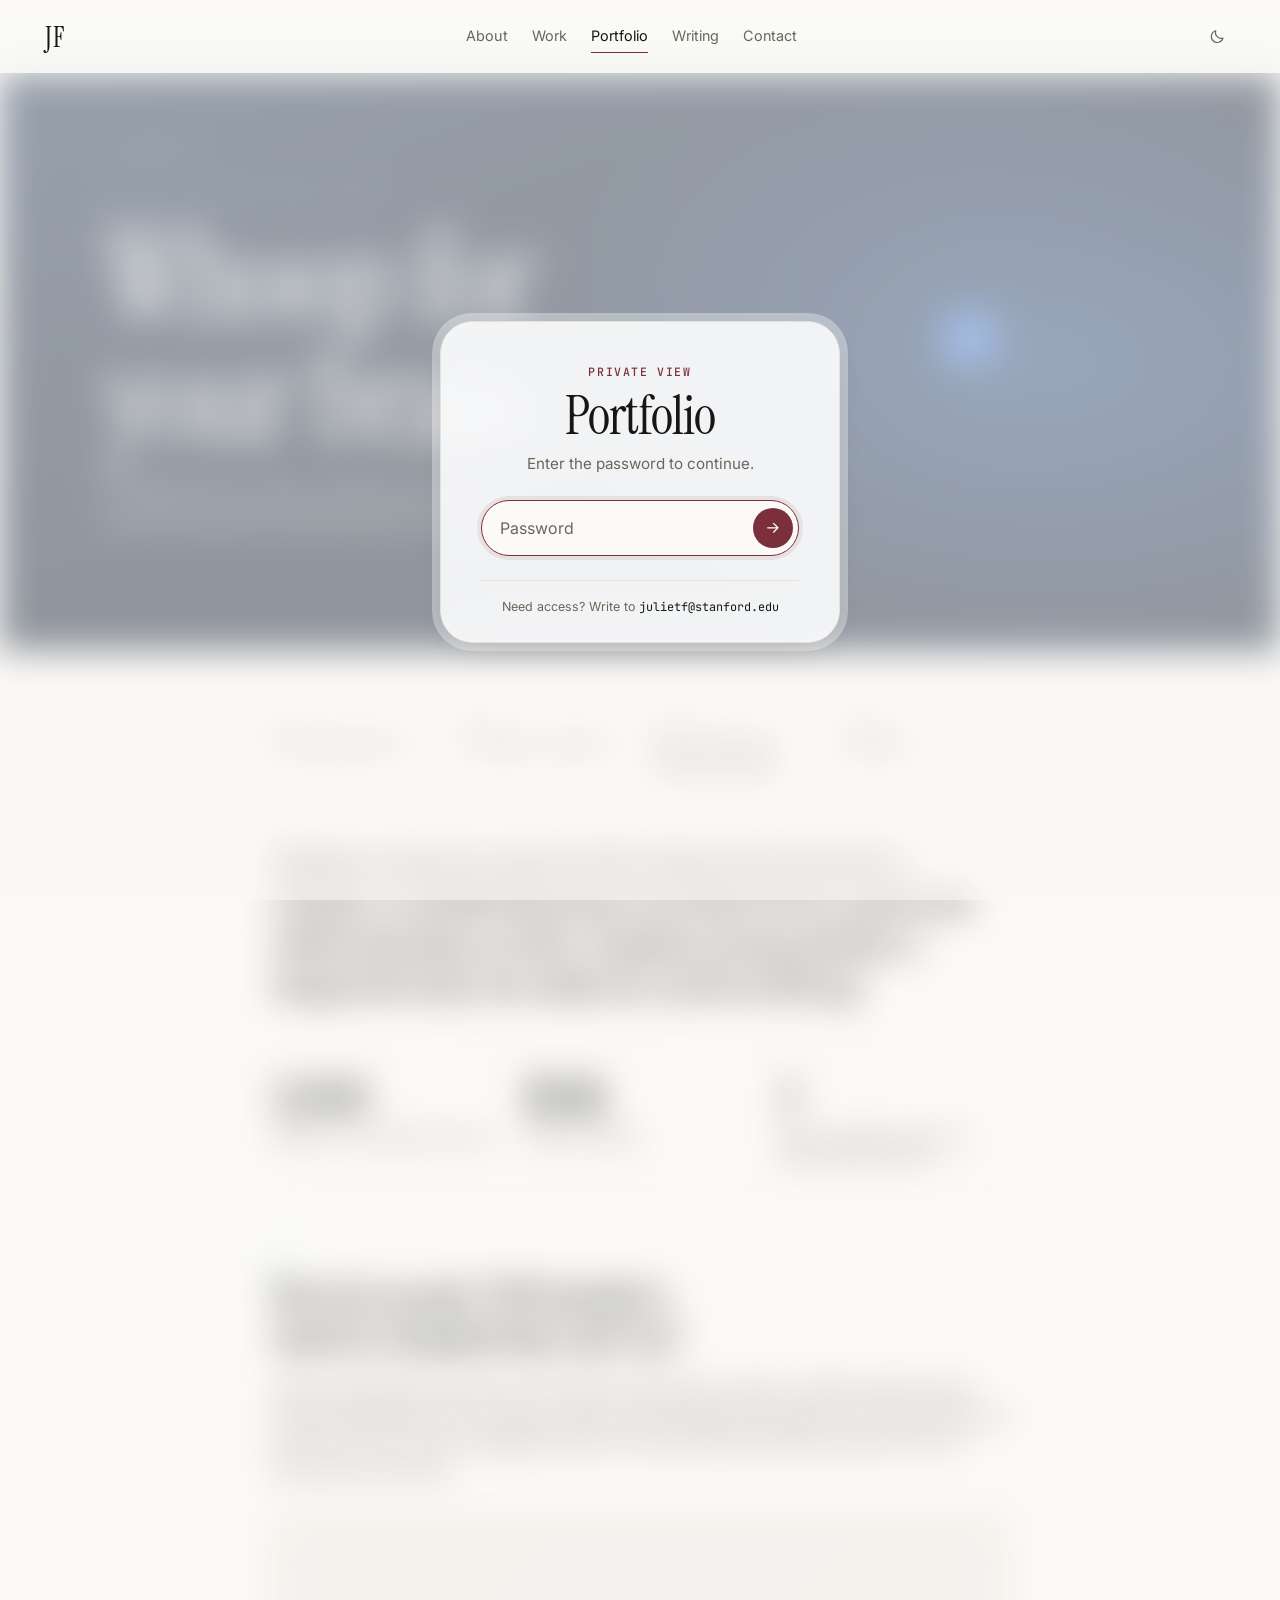
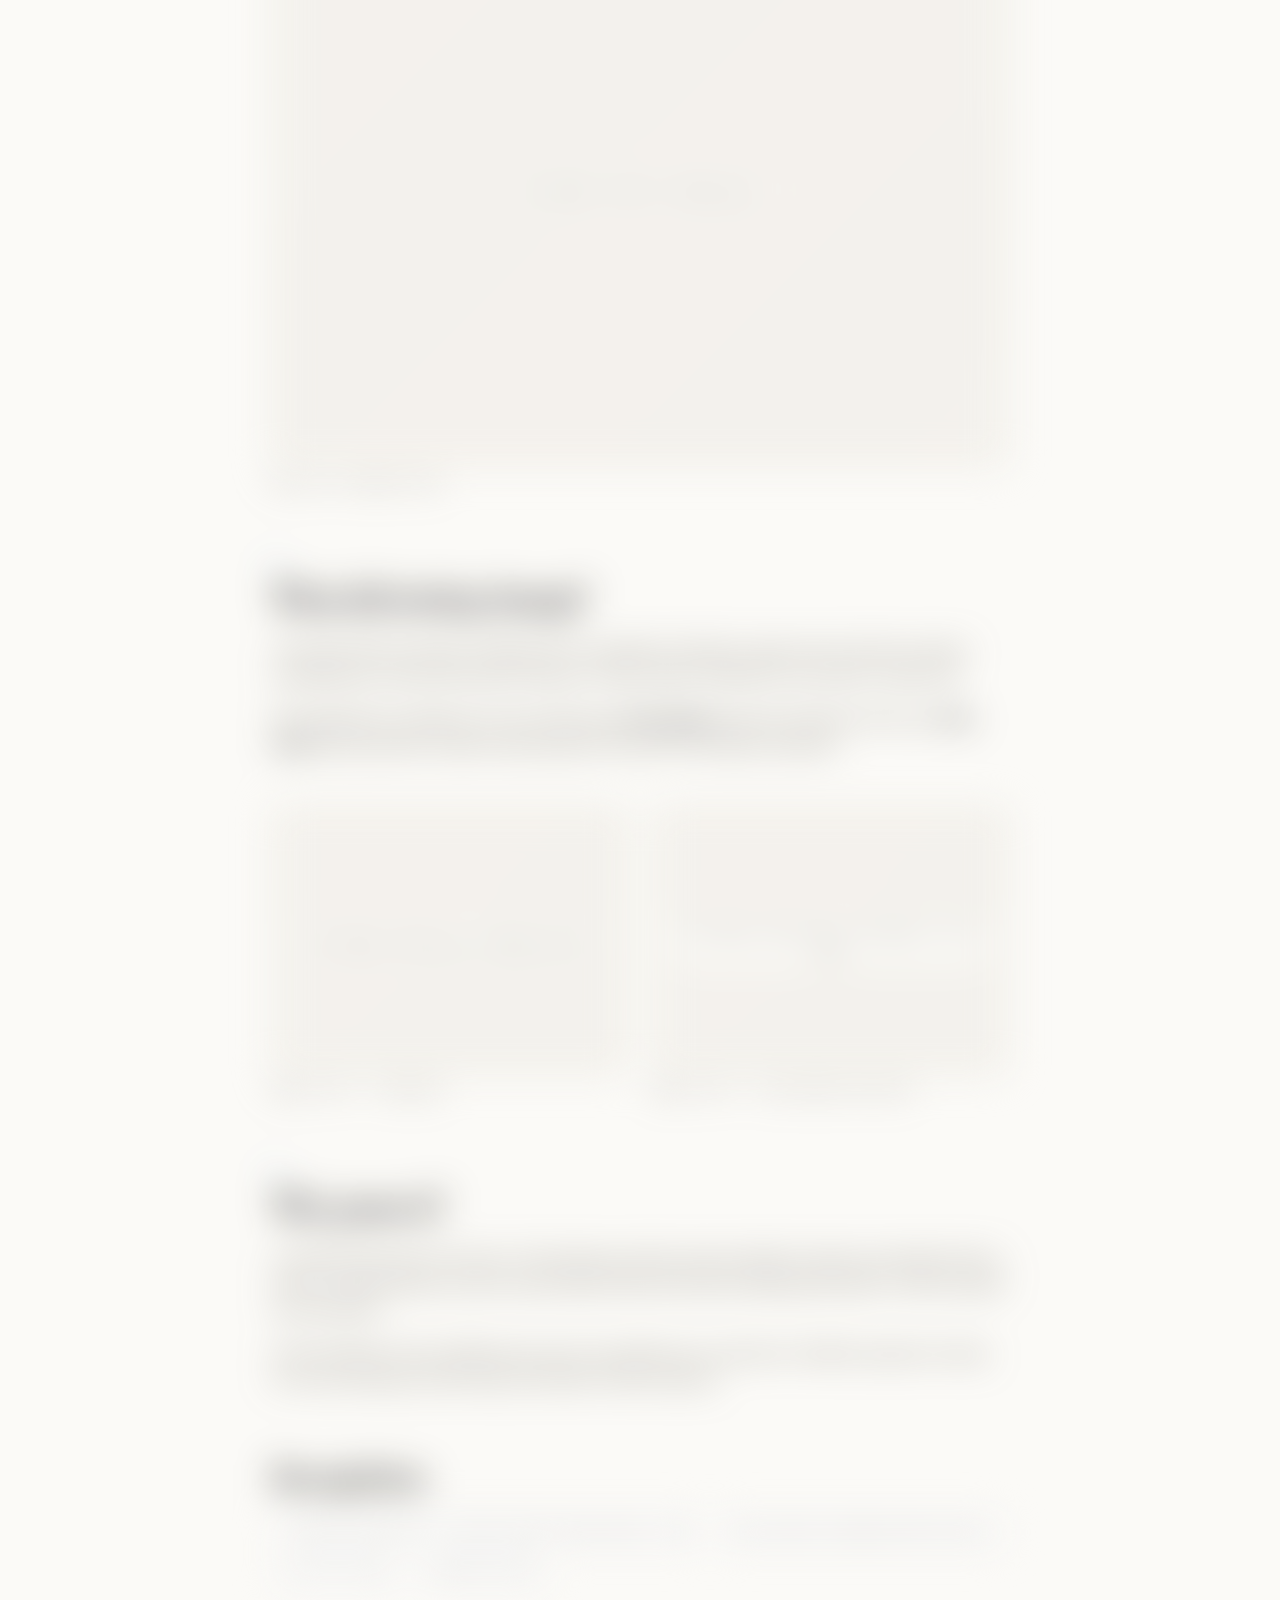
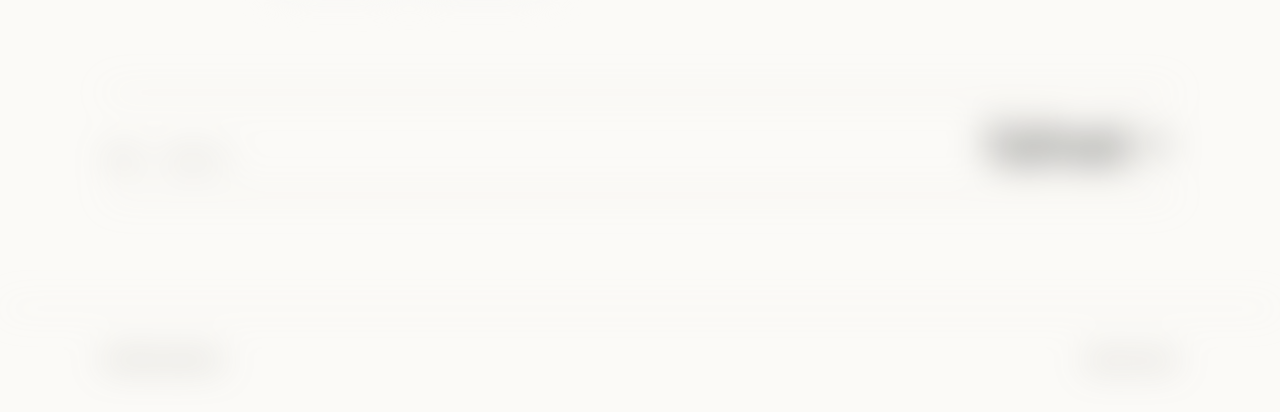
==== portfolio-epiphany.html @ a7b48036 "Portfolio: split into index cards and two case study pages Galvant is now a long image-led story wit" ====
<!DOCTYPE html>
<html lang="en">
<head>
    <meta charset="UTF-8">
    <meta name="viewport" content="width=device-width, initial-scale=1.0">
    <title>Epiphany | Juliet Falk</title>
    <meta name="description" content="Case study: brand, waitlist site and app design for Epiphany.">
    <meta name="author" content="Juliet Falk">
    <!-- Kept out of search results: these pages are shared by link with a password -->
    <meta name="robots" content="noindex">

    <link rel="icon" href="data:image/svg+xml,<svg xmlns='http://www.w3.org/2000/svg' viewBox='0 0 32 32'><rect width='32' height='32' rx='7' fill='%23101010'/><text x='16' y='22' font-family='Georgia,serif' font-size='16' fill='%23fafaf8' text-anchor='middle'>JF</text></svg>">

    <link rel="preconnect" href="https://fonts.googleapis.com">
    <link rel="preconnect" href="https://fonts.gstatic.com" crossorigin>
    <link href="https://fonts.googleapis.com/css2?family=Inter:wght@400;500;600&family=Instrument+Serif:ital@0;1&family=JetBrains+Mono:wght@400;500&family=DM+Serif+Display:ital@0;1&family=Manrope:wght@500;700&family=Caveat:wght@500&display=swap" rel="stylesheet">
    <link rel="stylesheet" href="styles.css">
    <link rel="stylesheet" href="portfolio.css">

    <script>
        // Applied before first paint: saved theme, and the password bubble on a first visit
        try {
            var saved = localStorage.getItem('theme');
            if (saved) document.documentElement.dataset.theme = saved;
        } catch (e) {}
        try {
            if (localStorage.getItem('jf-portfolio-unlocked') !== '1') {
                document.documentElement.classList.add('is-locked');
            }
        } catch (e) {
            document.documentElement.classList.add('is-locked');
        }
    </script>
</head>
<body class="">
    <a href="#main" class="skip-link">Skip to content</a>

    <header class="nav" id="nav">
        <div class="nav-inner">
            <a href="index.html" class="nav-logo" aria-label="Juliet Falk, home">JF</a>

            <nav class="nav-menu" id="nav-menu" aria-label="Primary">
                <a href="index.html#about" class="nav-link">About</a>
                <a href="index.html#work" class="nav-link">Work</a>
                <a href="portfolio.html" class="nav-link is-active" aria-current="page">Portfolio</a>
                <a href="index.html#writing" class="nav-link">Writing</a>
                <a href="index.html#contact" class="nav-link">Contact</a>
            </nav>

            <div class="nav-actions">
                <button class="theme-toggle" id="theme-toggle" type="button" aria-label="Switch color theme">
                    <svg class="icon icon-sun" viewBox="0 0 24 24" aria-hidden="true"><circle cx="12" cy="12" r="4.5"/><path d="M12 2v2.5M12 19.5V22M2 12h2.5M19.5 12H22M4.9 4.9l1.8 1.8M17.3 17.3l1.8 1.8M19.1 4.9l-1.8 1.8M6.7 17.3l-1.8 1.8"/></svg>
                    <svg class="icon icon-moon" viewBox="0 0 24 24" aria-hidden="true"><path d="M20 14.5A8.5 8.5 0 0 1 9.5 4a8.5 8.5 0 1 0 10.5 10.5z"/></svg>
                </button>

                <button class="nav-toggle" id="nav-toggle" type="button" aria-label="Menu" aria-expanded="false" aria-controls="nav-menu">
                    <span class="bar"></span>
                    <span class="bar"></span>
                </button>
            </div>
        </div>
    </header>

    <main id="main">
        <article class="story story-epiphany">
            <header class="e-hero">
                <div class="container e-hero-inner">
                    <div>
                        <a class="crumb" href="portfolio.html"><svg class="icon" viewBox="0 0 24 24" aria-hidden="true"><path d="M19 12H5M11 6l-6 6 6 6"/></svg> Portfolio</a>
                        <p class="plate-kicker">Case 02 &middot; Epiphany, 2025 to 2026</p>
                        <h1 class="e-tagline">Whoop for<br>your brain.</h1>
                        <p class="e-sub">A headset and an app for getting into deep focus on demand, and tracking it over time.</p>
                    </div>
                    <svg class="e-rings" viewBox="0 0 320 320" aria-hidden="true">
                        <circle cx="160" cy="160" r="150" fill="none"/>
                        <circle cx="160" cy="160" r="118" fill="none"/>
                        <circle cx="160" cy="160" r="86" fill="none"/>
                        <circle cx="160" cy="160" r="54" fill="none"/>
                        <circle class="e-core" cx="160" cy="160" r="22"/>
                    </svg>
                </div>
            </header>

            <div class="container e-body">
                <dl class="facts facts-plain">
                    <div><dt>Role</dt><dd>Co&#8209;Founder &amp; COO</dd></div>
                    <div><dt>When</dt><dd>Jul 2025 to Jul 2026</dd></div>
                    <div><dt>My part</dt><dd>Brand, waitlist site, mobile app design</dd></div>
                    <div><dt>Status</dt><dd>On pause</dd></div>
                </dl>

                <p class="e-lead">
                    Epiphany started as research with a friend and turned into a
                    company: a wearable that primes your brain for focus, paired with
                    software that keeps you there. Alongside running operations, I
                    designed the brand, the waitlist site, and the mobile app.
                </p>

                <ul class="stat-row">
                    <li><span class="stat-n">5,000</span><span class="stat-l">people on the waitlist before launch</span></li>
                    <li><span class="stat-n">$10K</span><span class="stat-l">raised from angels</span></li>
                    <li><span class="stat-n">3</span><span class="stat-l">events: Lightspeed India, CES, Stanford EdTech Summit</span></li>
                </ul>

                <section class="e-q">
                    <h2>How do you get 5,000 people to wait for a headset they can't try?</h2>
                    <p>
                        With a landing page that sold the vision before the hardware
                        existed. It walked people through what the headset would do and
                        what a session would feel like, then asked for an email. We
                        took the same story on the road, to Lightspeed India, CES, and
                        the Stanford EdTech Summit, and ran it through online channels.
                    </p>
                    <figure class="shot">
                        <div class="shot-slot"><img class="zoom" src="images/portfolio/epiphany/launch-page.png" alt="Epiphany waitlist landing page" loading="lazy" onerror="this.remove()"><span>Add image: waitlist landing page</span></div>
                        <figcaption>Waitlist landing page</figcaption>
                    </figure>
                </section>

                <section class="e-q">
                    <h2>What did testing change?</h2>
                    <p>
                        The whole idea of the app. Testing told us it needed to feel
                        like a game and work like a tracker, something you check and
                        want to improve. That is where "Whoop for your brain" came from.
                    </p>
                    <p>
                        We designed two additions for the mobile app. <strong>Flow
                        games</strong> ease the transition into focus. <strong>Flow
                        hubs</strong> let productivity creators lead sessions, the way a
                        host leads a podcast.
                    </p>
                    <div class="shots">
                        <figure class="shot">
                            <div class="shot-slot"><img class="zoom" src="images/portfolio/epiphany/app-tracking.png" alt="Epiphany mobile app tracking screen" loading="lazy" onerror="this.remove()"><span>Add image: mobile app, tracking screen</span></div>
                            <figcaption>Mobile app &middot; tracking</figcaption>
                        </figure>
                        <figure class="shot">
                            <div class="shot-slot"><img class="zoom" src="images/portfolio/epiphany/app-flow-hubs.png" alt="Epiphany mobile app flow hubs screen" loading="lazy" onerror="this.remove()"><span>Add image: mobile app, flow games or flow hubs</span></div>
                            <figcaption>Mobile app &middot; flow games and hubs</figcaption>
                        </figure>
                    </div>
                </section>

                <section class="e-q">
                    <h2>Why pause it?</h2>
                    <p>
                        To give the hard part more time. The hardware and the science
                        behind it need more iteration than a launch schedule allows,
                        and we would rather tinker than ship something half right. It
                        is still a project we care about.
                    </p>
                    <p>
                        In the meantime it did a different job well. The waitlist was a
                        real test of whether people are ready for focus tracking on
                        their head, and 5,000 of them said yes.
                    </p>
                </section>

                <section class="e-q e-recognition">
                    <h2>Recognition</h2>
                    <ul class="tags">
                        <li>Stanford Accelerator for Edtech Impact Summit Winner, 2025</li>
                        <li>India Ascends Lightspeed 2026 Finalist</li>
                        <li>Pear FFC Fellow</li>
                        <li>Foundress Fellow</li>
                    </ul>
                </section>
            </div>

            <nav class="container next-case" aria-label="More case studies">
                <a href="portfolio-galvant.html">
                    <span class="eyebrow">Next &middot; Case 01</span>
                    <span class="next-name">Galvant <svg class="icon" viewBox="0 0 24 24" aria-hidden="true"><path d="M5 12h14M13 6l6 6-6 6"/></svg></span>
                </a>
            </nav>
        </article>
    </main>

    <footer class="footer" id="footer">
        <div class="container footer-inner">
            <span>&copy; <span id="year">2026</span> Juliet Falk</span>
            <a href="index.html">Back to home</a>
        </div>
    </footer>

    <script src="script.js"></script>
    <script src="portfolio.js"></script>
</body>
</html>
---- styles.css ----
/* ==========================================================================
   Juliet Falk — personal site
   Design tokens → base → layout → components → responsive
   ========================================================================== */

:root {
    /* Neutrals (warm-tinted, so the page reads paper-like rather than clinical) */
    --bg:            #fbfaf7;
    --bg-alt:        #f4f2ed;
    --surface:       #ffffff;
    --border:        #e5e1d8;
    --border-strong: #d3cec2;

    --text:          #171613;
    --text-muted:    #6a665d;

    /* Single accent. Everything that wants attention uses this and nothing else. */
    --accent:        #7a2f3a;
    --accent-hover:  #61242d;
    --accent-soft:   rgba(122, 47, 58, 0.09);

    --font-sans:    'Inter', ui-sans-serif, system-ui, -apple-system, sans-serif;
    --font-serif:   'Instrument Serif', Georgia, 'Times New Roman', serif;
    --font-mono:    'JetBrains Mono', ui-monospace, 'SF Mono', Menlo, monospace;

    /* Spacing scale */
    --space-1: 0.5rem;
    --space-2: 1rem;
    --space-3: 1.5rem;
    --space-4: 2.5rem;
    --space-5: 4rem;
    --space-6: 7rem;

    --radius:    10px;
    --radius-lg: 16px;

    --maxw: 1120px;

    --shadow-sm: 0 1px 2px rgba(23, 22, 19, 0.04);
    --shadow-md: 0 12px 32px -12px rgba(23, 22, 19, 0.16);

    --transition: 180ms cubic-bezier(0.4, 0, 0.2, 1);
}

@media (prefers-color-scheme: dark) {
    :root:not([data-theme="light"]) {
        --bg:            #121210;
        --bg-alt:        #1a1a17;
        --surface:       #1c1c19;
        --border:        #2c2b27;
        --border-strong: #3d3b35;

        --text:          #ecebe6;
        --text-muted:    #9b968c;

        --accent:        #d98793;
        --accent-hover:  #e7a0aa;
        --accent-soft:   rgba(217, 135, 147, 0.12);

        --shadow-md: 0 12px 32px -12px rgba(0, 0, 0, 0.6);
    }
}

:root[data-theme="dark"] {
    --bg:            #121210;
    --bg-alt:        #1a1a17;
    --surface:       #1c1c19;
    --border:        #2c2b27;
    --border-strong: #3d3b35;

    --text:          #ecebe6;
    --text-muted:    #9b968c;

    --accent:        #d98793;
    --accent-hover:  #e7a0aa;
    --accent-soft:   rgba(217, 135, 147, 0.12);

    --shadow-md: 0 12px 32px -12px rgba(0, 0, 0, 0.6);
}

/* --------------------------------------------------------------------------
   Base
   -------------------------------------------------------------------------- */

*,
*::before,
*::after { box-sizing: border-box; }

* { margin: 0; }

html {
    scroll-behavior: smooth;
    /* Offset anchor targets so the sticky nav doesn't cover section headings */
    scroll-padding-top: 6rem;
    -webkit-text-size-adjust: 100%;
}

body {
    font-family: var(--font-sans);
    font-size: 1rem;
    line-height: 1.65;
    color: var(--text);
    background: var(--bg);
    -webkit-font-smoothing: antialiased;
    -moz-osx-font-smoothing: grayscale;
    transition: background var(--transition), color var(--transition);
}

img,
video {
    display: block;
    max-width: 100%;
    height: auto;
}

a { color: inherit; }

button {
    font: inherit;
    color: inherit;
    background: none;
    border: none;
    cursor: pointer;
}

ul,
ol { list-style: none; padding: 0; }

:focus-visible {
    outline: 2px solid var(--accent);
    outline-offset: 3px;
    border-radius: 3px;
}

.skip-link {
    position: absolute;
    top: -100%;
    left: var(--space-2);
    z-index: 200;
    padding: 0.7rem 1.1rem;
    background: var(--accent);
    color: #fff;
    border-radius: var(--radius);
    text-decoration: none;
}

.skip-link:focus { top: var(--space-2); }

.container {
    width: 100%;
    max-width: var(--maxw);
    margin-inline: auto;
    padding-inline: var(--space-3);
}

.icon {
    width: 1em;
    height: 1em;
    fill: none;
    stroke: currentColor;
    stroke-width: 1.7;
    stroke-linecap: round;
    stroke-linejoin: round;
    flex-shrink: 0;
}

/* --------------------------------------------------------------------------
   Typography
   -------------------------------------------------------------------------- */

.eyebrow {
    font-family: var(--font-mono);
    font-size: 0.72rem;
    font-weight: 500;
    letter-spacing: 0.14em;
    text-transform: uppercase;
    color: var(--text-muted);
    margin-bottom: var(--space-3);
}

.hero-title {
    font-family: var(--font-serif);
    font-weight: 400;
    /* Fluid: never smaller than 3.25rem, never larger than 9rem */
    font-size: clamp(3.25rem, 10vw, 8rem);
    /* Not tighter than this: the J's descender runs into the next line's cap */
    line-height: 0.96;
    letter-spacing: -0.025em;
    /* Pull the first line's left edge flush with the eyebrow above it */
    margin-left: -0.055em;
}

.section-title {
    font-family: var(--font-serif);
    font-weight: 400;
    font-size: clamp(1.9rem, 4vw, 2.9rem);
    line-height: 1.1;
    letter-spacing: -0.015em;
    margin-bottom: var(--space-3);
}

.micro-title {
    font-family: var(--font-mono);
    font-size: 0.72rem;
    font-weight: 500;
    letter-spacing: 0.14em;
    text-transform: uppercase;
    color: var(--text-muted);
    margin: var(--space-4) 0 var(--space-2);
}

.lede {
    font-size: clamp(1.05rem, 1.6vw, 1.25rem);
    line-height: 1.6;
    color: var(--text-muted);
    max-width: 46ch;
}

.lede em {
    font-family: var(--font-serif);
    font-style: italic;
    font-size: 1.12em;
    color: var(--text);
}

.lede-sm { font-size: 1.05rem; margin-bottom: var(--space-4); }

/* --------------------------------------------------------------------------
   Navigation
   -------------------------------------------------------------------------- */

.nav {
    position: sticky;
    top: 0;
    z-index: 100;
    background: color-mix(in srgb, var(--bg) 82%, transparent);
    -webkit-backdrop-filter: saturate(180%) blur(14px);
    backdrop-filter: saturate(180%) blur(14px);
    border-bottom: 1px solid transparent;
    transition: border-color var(--transition), background var(--transition);
}

/* JS adds .is-scrolled once the page moves, so the rule only appears when needed */
.nav.is-scrolled { border-bottom-color: var(--border); }

/* Full-bleed rather than capped to --maxw: the monogram and theme toggle sit
   near the viewport edges instead of stranded inside the content column */
.nav-inner {
    display: flex;
    align-items: center;
    justify-content: space-between;
    gap: var(--space-3);
    width: 100%;
    padding-inline: clamp(1.5rem, 3.5vw, 3rem);
    height: 4.5rem;
}

.nav-logo {
    display: flex;
    align-items: center;
    font-family: var(--font-serif);
    font-size: 1.75rem;
    /* line-height 1 + flex centering: without this the serif J's deep descender
       inflates the line box and the monogram floats above the nav links */
    line-height: 1;
    letter-spacing: 0.03em;
    text-decoration: none;
    /* Nudge down to optically centre the cap-height against the descender */
    padding-top: 0.14em;
    transition: color var(--transition);
}

.nav-logo:hover { color: var(--accent); }

.nav-menu {
    display: flex;
    align-items: center;
    gap: var(--space-3);
}

.nav-link {
    position: relative;
    font-size: 0.9rem;
    color: var(--text-muted);
    text-decoration: none;
    padding: 0.35rem 0;
    transition: color var(--transition);
}

.nav-link::after {
    content: '';
    position: absolute;
    left: 0;
    bottom: 0;
    width: 100%;
    height: 1px;
    background: var(--accent);
    transform: scaleX(0);
    transform-origin: right;
    transition: transform var(--transition);
}

.nav-link:hover,
.nav-link.is-active { color: var(--text); }

.nav-link:hover::after,
.nav-link.is-active::after {
    transform: scaleX(1);
    transform-origin: left;
}

.nav-actions {
    display: flex;
    align-items: center;
    gap: var(--space-1);
}

.theme-toggle {
    display: grid;
    place-items: center;
    width: 2.25rem;
    height: 2.25rem;
    border-radius: 50%;
    font-size: 1.05rem;
    color: var(--text-muted);
    transition: color var(--transition), background var(--transition);
}

.theme-toggle:hover {
    color: var(--text);
    background: var(--accent-soft);
}

/* Show the glyph for the theme you'd switch *to*, not the one you're in */
.icon-sun  { display: none; }
.icon-moon { display: block; }

@media (prefers-color-scheme: dark) {
    :root:not([data-theme="light"]) .icon-sun  { display: block; }
    :root:not([data-theme="light"]) .icon-moon { display: none; }
}

/* An explicit choice overrides the system preference */
:root[data-theme="dark"]  .icon-sun  { display: block; }
:root[data-theme="dark"]  .icon-moon { display: none; }
:root[data-theme="light"] .icon-sun  { display: none; }
:root[data-theme="light"] .icon-moon { display: block; }

.nav-toggle {
    display: none;
    flex-direction: column;
    justify-content: center;
    gap: 5px;
    width: 2.25rem;
    height: 2.25rem;
    padding: 0.5rem;
}

.nav-toggle .bar {
    display: block;
    width: 100%;
    height: 1.5px;
    background: var(--text);
    transition: transform var(--transition), opacity var(--transition);
}

.nav-toggle[aria-expanded="true"] .bar:first-child { transform: translateY(3.25px) rotate(45deg); }
.nav-toggle[aria-expanded="true"] .bar:last-child  { transform: translateY(-3.25px) rotate(-45deg); }

/* --------------------------------------------------------------------------
   Hero
   -------------------------------------------------------------------------- */

.hero {
    padding: var(--space-6) 0 var(--space-5);
}

.hero .lede { margin-top: var(--space-3); }

.hero-actions {
    display: flex;
    flex-wrap: wrap;
    gap: var(--space-2);
    margin-top: var(--space-4);
}

/* --------------------------------------------------------------------------
   Buttons
   -------------------------------------------------------------------------- */

.btn {
    display: inline-flex;
    align-items: center;
    justify-content: center;
    gap: 0.5rem;
    padding: 0.8rem 1.6rem;
    font-size: 0.925rem;
    font-weight: 500;
    line-height: 1;
    text-decoration: none;
    border-radius: var(--radius);
    border: 1px solid transparent;
    transition: background var(--transition), color var(--transition),
                border-color var(--transition), transform var(--transition);
}

.btn:active { transform: translateY(1px); }

.btn-primary {
    background: var(--accent);
    color: #fff;
}

.btn-primary:hover { background: var(--accent-hover); }

.btn-ghost {
    border-color: var(--border-strong);
    color: var(--text);
}

.btn-ghost:hover {
    border-color: var(--accent);
    color: var(--accent);
    background: var(--accent-soft);
}

/* --------------------------------------------------------------------------
   Sections
   -------------------------------------------------------------------------- */

.section { padding: var(--space-6) 0; }

.section-alt {
    background: var(--bg-alt);
    border-block: 1px solid var(--border);
}

/* --------------------------------------------------------------------------
   About
   -------------------------------------------------------------------------- */

.about-grid {
    display: grid;
    grid-template-columns: 1.4fr 0.9fr;
    gap: var(--space-5);
    align-items: start;
}

.about-copy p {
    color: var(--text-muted);
    max-width: 62ch;
}

.about-copy p + p { margin-top: var(--space-2); }

.about-figure {
    position: relative;
    border-radius: var(--radius-lg);
    overflow: hidden;
    border: 1px solid var(--border);
    aspect-ratio: 1;
}

.about-figure img {
    width: 100%;
    height: 100%;
    object-fit: cover;
    filter: grayscale(1);
    transition: filter 400ms ease;
}

.about-figure:hover img { filter: grayscale(0); }

/* --------------------------------------------------------------------------
   Tags
   -------------------------------------------------------------------------- */

.tags {
    display: flex;
    flex-wrap: wrap;
    gap: 0.5rem;
}

.tags li {
    padding: 0.32rem 0.8rem;
    font-family: var(--font-mono);
    font-size: 0.75rem;
    color: var(--text-muted);
    background: var(--surface);
    border: 1px solid var(--border);
    border-radius: 999px;
}

.tags-sm li { font-size: 0.7rem; padding: 0.25rem 0.65rem; }

/* --------------------------------------------------------------------------
   Experience
   -------------------------------------------------------------------------- */

.exp-list {
    margin-top: var(--space-4);
    counter-reset: none;
}

.exp-item {
    display: grid;
    grid-template-columns: 14rem 1fr;
    gap: var(--space-4);
    padding: var(--space-3) 0;
    border-top: 1px solid var(--border);
}

.exp-item:last-child { border-bottom: 1px solid var(--border); }

.exp-when {
    display: flex;
    flex-direction: column;
    gap: 0.35rem;
    /* Optical nudge so the date aligns with the role's cap-height, not its line box */
    padding-top: 0.3rem;
}

/* Carries the left column on its own now that dates are gone */
.exp-note {
    font-size: 0.85rem;
    line-height: 1.45;
    color: var(--text);
}

.exp-role {
    font-family: var(--font-serif);
    font-weight: 400;
    font-size: 1.45rem;
    line-height: 1.2;
}

.exp-org {
    margin-top: 0.15rem;
    font-size: 0.9rem;
    font-weight: 500;
    color: var(--accent);
}

.exp-points {
    margin-top: var(--space-2);
    display: flex;
    flex-direction: column;
    gap: 0.5rem;
    max-width: 68ch;
}

.exp-points li {
    position: relative;
    padding-left: 1.1rem;
    font-size: 0.92rem;
    line-height: 1.55;
    color: var(--text-muted);
}

.exp-tags { margin-top: var(--space-2); }

.exp-link {
    margin-top: var(--space-2);
    display: inline-flex;
}

.exp-points a {
    color: var(--text);
    text-decoration: none;
    border-bottom: 1px solid var(--accent);
    transition: color var(--transition);
}

.exp-points a:hover { color: var(--accent); }

.exp-points li::before {
    content: '';
    position: absolute;
    left: 0;
    top: 0.62em;
    width: 5px;
    height: 1px;
    background: var(--border-strong);
}

/* A lone point is a description, not a list: drop the marker and its indent */
.exp-points li:only-child {
    padding-left: 0;
    font-size: 0.95rem;
}

.exp-points li:only-child::before { display: none; }

/* --------------------------------------------------------------------------
   Education
   -------------------------------------------------------------------------- */

.edu-grid {
    display: grid;
    grid-template-columns: 1.3fr 0.7fr;
    gap: var(--space-5);
    align-items: start;
}

.edu-degree {
    font-size: 1.05rem;
    color: var(--text);
}

.edu-meta {
    margin-top: 0.25rem;
    font-family: var(--font-mono);
    font-size: 0.75rem;
    letter-spacing: 0.08em;
    text-transform: uppercase;
    color: var(--text-muted);
}

.award-list {
    display: flex;
    flex-direction: column;
    border-top: 1px solid var(--border);
}

.award-list li {
    padding: 0.7rem 0;
    font-size: 0.92rem;
    color: var(--text-muted);
    border-bottom: 1px solid var(--border);
}

/* --------------------------------------------------------------------------
   Cards
   -------------------------------------------------------------------------- */

.card-grid {
    display: grid;
    grid-template-columns: repeat(auto-fill, minmax(300px, 1fr));
    gap: var(--space-3);
    margin-top: var(--space-4);
}

.card {
    display: flex;
    flex-direction: column;
    align-items: flex-start;
    gap: var(--space-2);
    padding: var(--space-3);
    background: var(--surface);
    border: 1px solid var(--border);
    border-radius: var(--radius-lg);
    box-shadow: var(--shadow-sm);
    transition: border-color var(--transition), transform var(--transition),
                box-shadow var(--transition);
}

.card:hover {
    border-color: var(--border-strong);
    transform: translateY(-3px);
    box-shadow: var(--shadow-md);
}

.card-meta {
    display: flex;
    gap: var(--space-2);
    font-family: var(--font-mono);
    font-size: 0.7rem;
    letter-spacing: 0.08em;
    text-transform: uppercase;
    color: var(--text-muted);
}

.card-meta span:first-child { color: var(--accent); }

.card-title {
    font-family: var(--font-serif);
    font-weight: 400;
    font-size: 1.5rem;
    line-height: 1.2;
}

.card-body {
    font-size: 0.94rem;
    color: var(--text-muted);
    /* Push the link to the bottom so cards of differing length align */
    flex-grow: 1;
}

.card-link {
    display: inline-flex;
    align-items: center;
    gap: 0.45rem;
    font-size: 0.875rem;
    font-weight: 500;
    color: var(--accent);
    text-decoration: none;
    transition: gap var(--transition), color var(--transition);
}

.card-link:hover {
    gap: 0.75rem;
    color: var(--accent-hover);
}

/* --------------------------------------------------------------------------
   Contact
   -------------------------------------------------------------------------- */

.contact-grid {
    display: grid;
    grid-template-columns: 1.1fr 0.9fr;
    gap: var(--space-5);
    align-items: start;
}

.contact-list {
    display: flex;
    flex-direction: column;
    border-top: 1px solid var(--border);
}

.contact-list li { border-bottom: 1px solid var(--border); }

.contact-list a {
    display: flex;
    align-items: center;
    gap: var(--space-2);
    padding: var(--space-2) 0.25rem;
    font-size: 0.95rem;
    text-decoration: none;
    color: var(--text-muted);
    transition: color var(--transition), padding-left var(--transition);
}

.contact-list a:hover {
    color: var(--accent);
    padding-left: 0.75rem;
}

.contact-list .icon { font-size: 1.15rem; }

/* --------------------------------------------------------------------------
   Footer
   -------------------------------------------------------------------------- */

.footer {
    padding: var(--space-4) 0;
    border-top: 1px solid var(--border);
    font-size: 0.85rem;
    color: var(--text-muted);
}

.footer-inner {
    display: flex;
    align-items: center;
    justify-content: space-between;
    gap: var(--space-2);
}

.footer a {
    text-decoration: none;
    transition: color var(--transition);
}

.footer a:hover { color: var(--accent); }

/* --------------------------------------------------------------------------
   Scroll reveal
   Elements start visible; JS opts them in, so content is never trapped
   behind a failed script.
   -------------------------------------------------------------------------- */

.js-reveal {
    opacity: 0;
    transform: translateY(16px);
    transition: opacity 600ms ease, transform 600ms ease;
}

.js-reveal.is-visible {
    opacity: 1;
    transform: none;
}

/* --------------------------------------------------------------------------
   Responsive
   -------------------------------------------------------------------------- */

@media (max-width: 900px) {
    :root { --space-6: 4.5rem; --space-5: 3rem; }

    .about-grid,
    .contact-grid,
    .edu-grid {
        grid-template-columns: 1fr;
        gap: var(--space-4);
    }

    /* Dates stack above the role rather than holding a fixed side column */
    .exp-item {
        grid-template-columns: 1fr;
        gap: var(--space-2);
    }

    .exp-when {
        flex-direction: row;
        flex-wrap: wrap;
        align-items: baseline;
        gap: 0.5rem var(--space-2);
        padding-top: 0;
    }

    .hero { padding-top: var(--space-5); }

    .about-figure {
        max-width: 20rem;
        aspect-ratio: 1;
    }

    /* Collapsed menu, revealed by the hamburger */
    .nav-menu {
        position: fixed;
        inset: 4.5rem 0 auto 0;
        flex-direction: column;
        align-items: flex-start;
        gap: 0;
        padding: var(--space-2) var(--space-3) var(--space-3);
        background: var(--bg);
        border-bottom: 1px solid var(--border);
        box-shadow: var(--shadow-md);

        opacity: 0;
        visibility: hidden;
        transform: translateY(-8px);
        transition: opacity var(--transition), transform var(--transition),
                    visibility var(--transition);
    }

    .nav-menu.is-open {
        opacity: 1;
        visibility: visible;
        transform: none;
    }

    .nav-menu .nav-link {
        width: 100%;
        padding: 0.85rem 0;
        font-size: 1.05rem;
        border-bottom: 1px solid var(--border);
    }

    .nav-menu .nav-link:last-child { border-bottom: none; }
    .nav-link::after { display: none; }

    .nav-toggle { display: flex; }
}

@media (max-width: 520px) {
    .card-grid { grid-template-columns: 1fr; }

    .hero-actions { flex-direction: column; align-items: stretch; }
    .btn { width: 100%; }

    .footer-inner { flex-direction: column; align-items: flex-start; }
}

/* --------------------------------------------------------------------------
   Motion & print preferences
   -------------------------------------------------------------------------- */

@media (prefers-reduced-motion: reduce) {
    html { scroll-behavior: auto; }

    *,
    *::before,
    *::after {
        animation-duration: 0.01ms !important;
        animation-iteration-count: 1 !important;
        transition-duration: 0.01ms !important;
    }

    .js-reveal {
        opacity: 1;
        transform: none;
    }
}

@media print {
    .nav, .footer a { display: none; }
    body { background: #fff; color: #000; }
}
---- portfolio.css ----
/* ==========================================================================
   Portfolio page
   Builds on styles.css tokens. The page itself stays quiet, like a gallery
   wall; each case study opens with a "plate" set in that company's own brand.
   ========================================================================== */

:root {
    /* Galvant brand, from the brand kit */
    --g-cream:  #f7f3e9;
    --g-orange: #e16809;
    --g-plum:   #3b2a47;

    /* Epiphany brand, from the launch site */
    --e-navy:   #0d1c31;
    --e-navy-2: #1a3255;
    --e-blue:   #3887fe;
    --e-ice:    #e8eefb;

    --font-galvant:  'DM Serif Display', Georgia, serif;
    --font-epiphany: 'Manrope', 'Inter', system-ui, sans-serif;
}

.visually-hidden {
    position: absolute;
    width: 1px;
    height: 1px;
    overflow: hidden;
    clip-path: inset(50%);
    white-space: nowrap;
}

/* --------------------------------------------------------------------------
   Password bubble
   -------------------------------------------------------------------------- */

.gate { display: none; }

.is-locked body { overflow: hidden; }

.is-locked main,
.is-locked .footer {
    filter: blur(18px) saturate(0.9);
    pointer-events: none;
    user-select: none;
}

main,
.footer { transition: filter 600ms ease; }

.is-locked .gate {
    position: fixed;
    inset: 0;
    z-index: 90; /* under the nav (100), so the way back home stays usable */
    display: grid;
    place-items: center;
    padding: 5.5rem var(--space-3) var(--space-3);
    background: color-mix(in srgb, var(--bg) 55%, transparent);
}

.gate-bubble {
    width: min(100%, 25rem);
    padding: var(--space-4) var(--space-4) var(--space-3);
    text-align: center;
    background: color-mix(in srgb, var(--surface) 88%, transparent);
    -webkit-backdrop-filter: blur(20px) saturate(160%);
    backdrop-filter: blur(20px) saturate(160%);
    border: 1px solid var(--border);
    border-radius: 2rem;
    box-shadow: var(--shadow-md), 0 0 0 8px color-mix(in srgb, var(--surface) 35%, transparent);
    animation: gate-in 500ms cubic-bezier(0.2, 0.8, 0.2, 1) both;
}

.gate-eyebrow { margin-bottom: var(--space-1); color: var(--accent); }

.gate-title {
    font-family: var(--font-serif);
    font-weight: 400;
    font-size: clamp(2.6rem, 9vw, 3.4rem);
    line-height: 1;
    letter-spacing: -0.02em;
}

.gate-copy {
    margin-top: var(--space-1);
    font-size: 0.95rem;
    color: var(--text-muted);
}

.gate-field {
    display: flex;
    align-items: center;
    gap: 0.4rem;
    margin-top: var(--space-3);
    padding: 0.3rem 0.3rem 0.3rem 1.1rem;
    background: var(--bg);
    border: 1px solid var(--border-strong);
    border-radius: 999px;
    transition: border-color var(--transition), box-shadow var(--transition);
}

.gate-field:focus-within {
    border-color: var(--accent);
    box-shadow: 0 0 0 4px var(--accent-soft);
}

.gate-input {
    flex: 1;
    min-width: 0;
    padding: 0.55rem 0;
    font: inherit;
    font-size: 1rem; /* 16px keeps iOS from zooming the page on focus */
    color: var(--text);
    background: none;
    border: none;
    outline: none;
}

.gate-input::placeholder { color: var(--text-muted); }

.gate-submit {
    display: grid;
    place-items: center;
    width: 2.5rem;
    height: 2.5rem;
    flex-shrink: 0;
    font-size: 1.1rem;
    color: #fff;
    background: var(--accent);
    border-radius: 50%;
    transition: background var(--transition), transform var(--transition);
}

.gate-submit:hover { background: var(--accent-hover); transform: translateX(2px); }

/* The accent lightens in dark mode, so the arrow needs a dark ink there */
@media (prefers-color-scheme: dark) {
    :root:not([data-theme="light"]) .gate-submit { color: #1a1113; }
}
:root[data-theme="dark"] .gate-submit { color: #1a1113; }

.gate-error {
    margin-top: var(--space-2);
    font-size: 0.85rem;
    color: var(--accent);
}

.gate-help {
    margin-top: var(--space-3);
    padding-top: var(--space-2);
    border-top: 1px solid var(--border);
    font-size: 0.78rem;
    color: var(--text-muted);
}

.gate-email {
    font-family: var(--font-mono);
    font-size: 0.74rem;
    color: var(--text);
    user-select: all;
}

.gate-bubble.is-wrong { animation: gate-shake 380ms ease; }

@keyframes gate-in {
    from { opacity: 0; transform: translateY(14px) scale(0.96); }
    to   { opacity: 1; transform: none; }
}

@keyframes gate-shake {
    20%, 60% { transform: translateX(-7px); }
    40%, 80% { transform: translateX(7px); }
}

/* --------------------------------------------------------------------------
   Page hero and index
   -------------------------------------------------------------------------- */

.pf-hero { padding: var(--space-6) 0 var(--space-5); }

.pf-title {
    font-family: var(--font-serif);
    font-weight: 400;
    font-size: clamp(3.25rem, 10vw, 7.5rem);
    line-height: 0.96;
    letter-spacing: -0.025em;
    margin-left: -0.04em;
    text-wrap: balance;
}

.pf-title em { color: var(--accent); }

.pf-hero .lede { margin-top: var(--space-3); max-width: 52ch; }

.pf-index { margin-top: var(--space-5); border-top: 1px solid var(--border-strong); }

.pf-index a {
    display: grid;
    grid-template-columns: 6rem minmax(0, 14rem) minmax(0, 1fr) auto;
    align-items: baseline;
    gap: var(--space-3);
    padding: var(--space-3) 0.25rem;
    text-decoration: none;
    border-bottom: 1px solid var(--border);
    transition: padding-left var(--transition), color var(--transition);
}

.pf-index a:hover { padding-left: 0.9rem; color: var(--accent); }

.pf-index-no {
    font-family: var(--font-mono);
    font-size: 0.72rem;
    letter-spacing: 0.14em;
    text-transform: uppercase;
    color: var(--text-muted);
}

.pf-index-name {
    font-family: var(--font-serif);
    font-size: clamp(1.7rem, 3.2vw, 2.3rem);
    line-height: 1.1;
}

.pf-index-note { font-size: 0.95rem; color: var(--text-muted); }

.pf-index .icon { font-size: 1.1rem; color: var(--text-muted); align-self: center; }

/* --------------------------------------------------------------------------
   Case study: plate
   -------------------------------------------------------------------------- */

.case { padding: var(--space-5) 0 var(--space-6); }

.plate {
    display: grid;
    grid-template-columns: minmax(0, 1.5fr) minmax(0, 1fr);
    gap: var(--space-4);
    align-items: end;
    min-height: 30rem;
    padding: clamp(1.75rem, 5vw, 4rem);
    border-radius: var(--radius-lg);
    overflow: hidden;
}

.plate-kicker {
    font-family: var(--font-mono);
    font-size: 0.72rem;
    letter-spacing: 0.14em;
    text-transform: uppercase;
    margin-bottom: var(--space-4);
}

/* Galvant */

.plate-galvant {
    background: var(--g-cream);
    color: var(--g-plum);
    border: 1px solid color-mix(in srgb, var(--g-plum) 12%, var(--g-cream));
}

.plate-galvant .plate-kicker { color: var(--g-orange); }

.g-logo {
    width: min(100%, 13rem);
    margin-bottom: var(--space-2);
}

.g-tagline {
    font-family: var(--font-galvant);
    font-size: clamp(2.2rem, 5.6vw, 4.4rem);
    line-height: 1.04;
    letter-spacing: -0.015em;
    text-wrap: balance;
}

.g-lines {
    display: flex;
    flex-wrap: wrap;
    gap: 0.5rem;
    margin-top: var(--space-4);
}

.g-lines li {
    padding: 0.4rem 0.9rem;
    font-family: var(--font-mono);
    font-size: 0.74rem;
    letter-spacing: 0.04em;
    border: 1px solid color-mix(in srgb, var(--g-plum) 35%, transparent);
    border-radius: 999px;
}

.plate-galvant .plate-side {
    display: grid;
    gap: var(--space-2);
}

.g-specimen {
    display: flex;
    align-items: flex-end;
    justify-content: space-between;
    gap: var(--space-2);
    padding: var(--space-3);
    color: var(--g-cream);
    background: var(--g-plum);
    border-radius: var(--radius);
}

.g-aa {
    font-family: var(--font-galvant);
    font-size: clamp(4rem, 9vw, 6.5rem);
    line-height: 0.8;
}

.g-spec-meta {
    font-family: var(--font-mono);
    font-size: 0.68rem;
    line-height: 1.6;
    text-align: right;
    opacity: 0.8;
}

.g-swatches {
    display: grid;
    grid-template-columns: repeat(3, minmax(0, 1fr));
    gap: var(--space-1);
}

.g-swatches li {
    display: flex;
    align-items: flex-end;
    min-height: 5.5rem;
    padding: 0.6rem 0.7rem;
    line-height: 1.5;
    font-family: var(--font-mono);
    font-size: 0.66rem;
    letter-spacing: 0.06em;
    text-transform: uppercase;
    border-radius: var(--radius);
}

.sw-cream  { background: #fcfaf4; color: var(--g-plum); border: 1px solid color-mix(in srgb, var(--g-plum) 14%, transparent); }
.sw-orange { background: var(--g-orange); color: #fff; }
.sw-plum   { background: var(--g-plum); color: var(--g-cream); }

/* Epiphany */

.plate-epiphany {
    align-items: center;
    color: #fff;
    background:
        radial-gradient(120% 90% at 85% 50%, color-mix(in srgb, var(--e-blue) 34%, transparent), transparent 60%),
        linear-gradient(160deg, var(--e-navy-2), var(--e-navy) 55%);
}

.plate-epiphany .plate-kicker { color: #8fbaff; }

.e-tagline {
    font-family: var(--font-serif);
    font-size: clamp(2.8rem, 7.4vw, 6rem);
    line-height: 0.98;
    letter-spacing: -0.02em;
    text-wrap: balance;
}

.e-sub {
    margin-top: var(--space-2);
    font-family: var(--font-epiphany);
    font-weight: 500;
    font-size: clamp(1rem, 1.6vw, 1.2rem);
    color: var(--e-ice);
}

.e-pillars {
    display: grid;
    gap: 0.6rem;
    margin-top: var(--space-4);
    font-family: var(--font-epiphany);
    font-size: 0.92rem;
    color: var(--e-ice);
}

.e-pillars li {
    display: flex;
    align-items: center;
    gap: 0.75rem;
}

.e-pillars li::before {
    content: '';
    width: 7px;
    height: 7px;
    flex-shrink: 0;
    background: var(--e-blue);
    border-radius: 50%;
    box-shadow: 0 0 0 4px color-mix(in srgb, var(--e-blue) 25%, transparent);
}

.e-rings {
    display: block;
    width: 100%;
    max-width: 20rem;
    margin-inline: auto;
}

.e-rings circle {
    stroke: #8fbaff;
    stroke-width: 1;
    transform-origin: center;
    animation: ring 5s ease-in-out infinite;
}

.e-rings circle:nth-child(1) { opacity: 0.18; animation-delay: 0.9s; }
.e-rings circle:nth-child(2) { opacity: 0.32; animation-delay: 0.6s; }
.e-rings circle:nth-child(3) { opacity: 0.5;  animation-delay: 0.3s; }
.e-rings circle:nth-child(4) { opacity: 0.75; }

.e-rings .e-core {
    fill: var(--e-blue);
    stroke: none;
    opacity: 1;
    animation: none;
    filter: drop-shadow(0 0 18px var(--e-blue));
}

@keyframes ring {
    0%, 100% { transform: scale(1); }
    50%      { transform: scale(1.045); }
}

/* --------------------------------------------------------------------------
   Case study: wall label and copy
   -------------------------------------------------------------------------- */

.case-body {
    display: grid;
    grid-template-columns: 15rem minmax(0, 1fr);
    gap: var(--space-5);
    margin-top: var(--space-5);
    align-items: start;
}

/* Styled after a museum wall label: title, then terse facts */
.wall-label {
    position: sticky;
    top: 6.5rem;
    padding: var(--space-3);
    background: var(--surface);
    border: 1px solid var(--border);
    border-radius: 4px;
    box-shadow: var(--shadow-sm);
}

.wall-no {
    font-family: var(--font-mono);
    font-size: 0.68rem;
    letter-spacing: 0.14em;
    text-transform: uppercase;
    color: var(--accent);
}

.wall-title {
    margin-top: 0.2rem;
    font-family: var(--font-serif);
    font-weight: 400;
    font-size: 1.9rem;
    line-height: 1.1;
}

.wall-label dl {
    display: grid;
    gap: 0.8rem;
    margin: var(--space-3) 0 var(--space-2);
    padding-top: var(--space-2);
    border-top: 1px solid var(--border);
}

.wall-label dt {
    font-family: var(--font-mono);
    font-size: 0.64rem;
    letter-spacing: 0.12em;
    text-transform: uppercase;
    color: var(--text-muted);
}

.wall-label dd {
    margin-top: 0.1rem;
    font-size: 0.86rem;
    line-height: 1.45;
}

.case-copy > p {
    max-width: 62ch;
    color: var(--text-muted);
}

.case-copy > p + p { margin-top: var(--space-2); }

.case-headline {
    margin-bottom: var(--space-3);
    max-width: 24ch;
    font-family: var(--font-serif);
    font-weight: 400;
    font-size: clamp(1.8rem, 3.6vw, 2.7rem);
    line-height: 1.12;
    letter-spacing: -0.012em;
    text-wrap: balance;
}

.stat-row {
    display: grid;
    grid-template-columns: repeat(3, minmax(0, 1fr));
    gap: var(--space-3);
    margin-top: var(--space-4);
    padding: var(--space-3) 0;
    border-block: 1px solid var(--border);
}

.stat-row li { display: grid; gap: 0.3rem; align-content: start; }

.stat-n {
    font-family: var(--font-serif);
    font-size: clamp(2.2rem, 4.5vw, 3.2rem);
    line-height: 1;
    font-variant-numeric: tabular-nums;
}

.stat-l {
    font-size: 0.82rem;
    line-height: 1.4;
    color: var(--text-muted);
}

/* The four steps a new customer moves through, left to right */
.funnel {
    display: grid;
    grid-template-columns: repeat(4, minmax(0, 1fr));
    gap: var(--space-2);
    counter-reset: funnel;
}

.funnel li {
    position: relative;
    display: grid;
    align-content: start;
    gap: 0.35rem;
    padding: var(--space-2);
    padding-top: var(--space-3);
    background: var(--surface);
    border: 1px solid var(--border);
    border-top: 3px solid var(--g-orange);
    border-radius: 4px;
}

.funnel-step {
    font-family: var(--font-mono);
    font-size: 0.66rem;
    letter-spacing: 0.12em;
    text-transform: uppercase;
    color: var(--text-muted);
}

.funnel strong { font-weight: 500; font-size: 0.98rem; line-height: 1.3; }

.funnel p { font-size: 0.84rem; line-height: 1.5; color: var(--text-muted); }

/* Click any image to enlarge it */
.shot > img,
.slide-grid img,
.kit img { cursor: zoom-in; }

.lightbox {
    width: 100vw;
    height: 100vh;
    max-width: none;
    max-height: none;
    margin: 0;
    padding: clamp(1rem, 4vw, 3rem);
    background: transparent;
    border: 0;
}

.lightbox[open] { display: grid; place-items: center; }

.lightbox::backdrop {
    background: color-mix(in srgb, #121210 88%, transparent);
    -webkit-backdrop-filter: blur(6px);
    backdrop-filter: blur(6px);
}

.lightbox img {
    max-width: 100%;
    max-height: calc(100vh - 6rem);
    border-radius: 8px;
    box-shadow: 0 24px 60px -20px rgba(0, 0, 0, 0.7);
    cursor: zoom-out;
}

.lightbox-close {
    position: fixed;
    top: 1.25rem;
    right: 1.25rem;
    display: grid;
    place-items: center;
    width: 2.75rem;
    height: 2.75rem;
    font-size: 1.2rem;
    color: #fff;
    background: rgba(255, 255, 255, 0.14);
    border-radius: 50%;
}

.lightbox-close:hover { background: rgba(255, 255, 255, 0.26); }

.work-list {
    display: grid;
    gap: var(--space-2);
    max-width: 62ch;
}

.work-list li {
    font-size: 0.95rem;
    color: var(--text-muted);
}

.work-list strong { font-weight: 500; color: var(--text); }

/* Image slots: replace each .shot-slot with an <img> */

.shots {
    display: grid;
    grid-template-columns: repeat(2, minmax(0, 1fr));
    gap: var(--space-3);
    margin-top: var(--space-4);
}

.shot-wide { grid-column: 1 / -1; }

.shot-slot,
.shot > img {
    width: 100%;
    aspect-ratio: 4 / 3;
    border-radius: var(--radius);
}

.shot-wide .shot-slot,
.shot-wide > img { aspect-ratio: 16 / 9; }

.shot > img.shot-natural { aspect-ratio: auto; height: auto; }

.shot > img {
    object-fit: cover;
    border: 1px solid var(--border);
}

.shot-slot {
    display: grid;
    place-items: center;
    padding: var(--space-2);
    text-align: center;
    font-family: var(--font-mono);
    font-size: 0.72rem;
    color: var(--text-muted);
    background:
        repeating-linear-gradient(135deg, transparent 0 11px, color-mix(in srgb, var(--border) 55%, transparent) 11px 12px),
        var(--bg-alt);
    border: 1px dashed var(--border-strong);
}

/* A real image, once dropped into images/portfolio/, covers its slot.
   If the file is missing the <img> removes itself and the label shows. */
.shot-slot { position: relative; overflow: hidden; }

.shot .shot-slot img {
    position: absolute;
    inset: 0;
    width: 100%;
    height: 100%;
    aspect-ratio: auto;
    object-fit: cover;
    border: 0;
    border-radius: 0;
}

.shot-slot:has(img) { border-style: solid; border-color: var(--border); }
.shot-slot:has(img) span { display: none; }

.shot-slot span {
    padding: 0.3rem 0.7rem;
    background: var(--bg);
    border-radius: 999px;
}

.logo-row {
    display: grid;
    grid-template-columns: repeat(2, minmax(0, 1fr));
    gap: var(--space-2);
}

.logo-tile {
    display: grid;
    place-items: center;
    aspect-ratio: 16 / 7;
    padding: clamp(1.25rem, 4vw, 2.5rem);
    border-radius: var(--radius);
}

.logo-tile img { width: min(100%, 20rem); }

.logo-tile-cream {
    background: var(--g-cream);
    border: 1px solid color-mix(in srgb, var(--g-plum) 14%, var(--g-cream));
}

.logo-tile-plum { background: var(--g-plum); }

.slide-grid {
    display: grid;
    grid-template-columns: repeat(2, minmax(0, 1fr));
    gap: var(--space-2);
}

.slide-grid img {
    width: 100%;
    border: 1px solid var(--border);
    border-radius: 8px;
}

.kit {
    display: grid;
    grid-template-columns: minmax(0, 0.75fr) minmax(0, 1.25fr);
    gap: var(--space-4);
    align-items: center;
    padding: clamp(1.25rem, 4vw, 2.5rem);
    background: var(--bg-alt);
    border: 1px solid var(--border);
    border-radius: var(--radius);
}

.kit-banner,
.kit-cards img {
    width: 100%;
    box-shadow: var(--shadow-md);
}

.kit-banner { border-radius: 6px; }

.kit-cards { display: grid; gap: var(--space-3); }

.kit-cards img { border-radius: 12px; }

.shot figcaption {
    margin-top: 0.6rem;
    font-family: var(--font-mono);
    font-size: 0.68rem;
    letter-spacing: 0.1em;
    text-transform: uppercase;
    color: var(--text-muted);
}

.case-copy > .status-copy { max-width: 62ch; color: var(--text-muted); }

.case-copy > .draft-note {
    margin-top: var(--space-4);
    padding: var(--space-2) var(--space-3);
    font-size: 0.85rem;
    color: var(--text);
    background: var(--accent-soft);
    border-radius: var(--radius);
}

.draft-note strong { font-weight: 600; color: var(--accent); }

/* --------------------------------------------------------------------------
   Closing
   -------------------------------------------------------------------------- */

.pf-end {
    padding: var(--space-6) 0;
    background: var(--bg-alt);
    border-top: 1px solid var(--border);
}

/* --------------------------------------------------------------------------
   Responsive
   -------------------------------------------------------------------------- */

@media (max-width: 900px) {
    .plate {
        grid-template-columns: 1fr;
        min-height: 0;
    }

    .plate-epiphany .plate-side { display: none; }

    .case-body {
        grid-template-columns: 1fr;
        gap: var(--space-4);
        margin-top: var(--space-4);
    }

    .wall-label { position: static; }

    .wall-label dl { grid-template-columns: repeat(2, minmax(0, 1fr)); }

    .funnel { grid-template-columns: repeat(2, minmax(0, 1fr)); }

    .pf-index a {
        grid-template-columns: minmax(0, 1fr) auto;
        gap: 0.25rem var(--space-2);
    }

    .pf-index-no,
    .pf-index-name,
    .pf-index-note { grid-column: 1; }

    .pf-index .icon { grid-column: 2; grid-row: 1 / span 3; }
}

@media (max-width: 520px) {
    .stat-row { grid-template-columns: 1fr; gap: var(--space-2); }
    .stat-row li { grid-template-columns: 7rem minmax(0, 1fr); align-items: baseline; gap: var(--space-2); }

    .shots { grid-template-columns: 1fr; }
    .funnel { grid-template-columns: 1fr; }
    .logo-row,
    .slide-grid,
    .kit { grid-template-columns: 1fr; }
    .kit-banner { max-width: 15rem; margin-inline: auto; }

    .wall-label dl { grid-template-columns: 1fr; }

    .gate-bubble { padding: var(--space-3) var(--space-3) var(--space-2); border-radius: 1.5rem; }

    .g-swatches li { height: 4.25rem; }
}

@media print {
    .gate { display: none !important; }
    .is-locked main,
    .is-locked .footer { filter: none; }
}


/* ==========================================================================
   Portfolio v2: index cards and separate case study pages
   ========================================================================== */

.g-tagline,
.e-tagline { font-weight: 400; }

.crumb {
    display: inline-flex;
    align-items: center;
    gap: 0.5rem;
    margin-bottom: var(--space-3);
    font-family: var(--font-mono);
    font-size: 0.72rem;
    letter-spacing: 0.12em;
    text-transform: uppercase;
    text-decoration: none;
    color: var(--text-muted);
    transition: gap var(--transition), color var(--transition);
}

.crumb:hover { gap: 0.8rem; color: var(--accent); }

/* ---- Index: two large cards ------------------------------------------- */

.pf-index-page .pf-hero { padding-bottom: var(--space-4); }

.pf-cards-wrap { padding-bottom: var(--space-6); }

.pf-cards {
    display: grid;
    grid-template-columns: repeat(2, minmax(0, 1fr));
    gap: var(--space-3);
}

.pf-card {
    display: grid;
    grid-template-rows: auto 1fr;
    text-decoration: none;
    background: var(--surface);
    border: 1px solid var(--border);
    border-radius: var(--radius-lg);
    overflow: hidden;
    transition: transform 320ms cubic-bezier(0.2, 0.8, 0.2, 1), box-shadow 320ms ease, border-color var(--transition);
}

.pf-card:hover {
    transform: translateY(-6px);
    border-color: var(--border-strong);
    box-shadow: var(--shadow-md);
}

.pf-card-art {
    display: grid;
    align-content: center;
    gap: var(--space-2);
    aspect-ratio: 4 / 3;
    padding: clamp(1.5rem, 4vw, 3rem);
    overflow: hidden;
}

.pf-card-art > * { transition: transform 500ms cubic-bezier(0.2, 0.8, 0.2, 1); }
.pf-card:hover .pf-card-art > * { transform: scale(1.04); }

.pf-card-galvant .pf-card-art { background: var(--g-cream); color: var(--g-plum); }
.pf-card-logo { width: min(60%, 12rem); transform-origin: left center; }

.pf-card-galvant .pf-card-line {
    font-family: var(--font-galvant);
    font-size: clamp(1.7rem, 3.4vw, 2.7rem);
    line-height: 1.05;
    transform-origin: left center;
}

.pf-card-epiphany .pf-card-art {
    position: relative;
    color: #fff;
    background:
        radial-gradient(90% 80% at 50% 45%, color-mix(in srgb, var(--e-blue) 38%, transparent), transparent 65%),
        linear-gradient(160deg, var(--e-navy-2), var(--e-navy) 55%);
    place-items: center;
}

.pf-card-epiphany .e-rings { max-width: 11rem; }

.pf-card-epiphany .pf-card-line {
    font-family: var(--font-serif);
    font-size: clamp(1.7rem, 3.4vw, 2.7rem);
    line-height: 1.05;
}

.pf-card-meta {
    display: grid;
    align-content: start;
    gap: 0.5rem;
    padding: var(--space-3);
}

.pf-card-no {
    font-family: var(--font-mono);
    font-size: 0.7rem;
    letter-spacing: 0.14em;
    text-transform: uppercase;
    color: var(--accent);
}

.pf-card-name {
    font-family: var(--font-serif);
    font-weight: 400;
    font-size: clamp(2rem, 4vw, 2.8rem);
    line-height: 1.05;
}

.pf-card-meta p { font-size: 0.95rem; color: var(--text-muted); max-width: 44ch; }

.pf-card-cta {
    display: inline-flex;
    align-items: center;
    gap: 0.45rem;
    margin-top: var(--space-1);
    font-size: 0.9rem;
    font-weight: 500;
    color: var(--accent);
    transition: gap var(--transition);
}

.pf-card:hover .pf-card-cta { gap: 0.85rem; }

/* ---- Case study pages: shared ----------------------------------------- */

.story-head { padding-top: var(--space-4); }

.facts {
    display: grid;
    grid-template-columns: repeat(auto-fit, minmax(9.5rem, 1fr));
    gap: var(--space-3);
    margin-top: var(--space-4);
    padding-block: var(--space-3);
    border-block: 1px solid var(--border);
}

.facts dt {
    font-family: var(--font-mono);
    font-size: 0.64rem;
    letter-spacing: 0.12em;
    text-transform: uppercase;
    color: var(--text-muted);
}

.facts dd { margin-top: 0.15rem; font-size: 0.9rem; line-height: 1.45; }

.facts a {
    text-decoration: none;
    border-bottom: 1px solid var(--accent);
    transition: color var(--transition);
}

.facts a:hover { color: var(--accent); }

.chapter {
    display: grid;
    grid-template-columns: minmax(0, 5fr) minmax(0, 7fr);
    gap: var(--space-4) var(--space-5);
    align-items: start;
    padding-block: var(--space-5);
}

.chapter + .chapter { border-top: 1px solid var(--border); }

.chapter-head .eyebrow { color: var(--accent); margin-bottom: var(--space-2); }

.chapter .case-headline { margin-bottom: 0; max-width: 18ch; }
.chapter .case-headline em { font-style: italic; }

.chapter .stat-row { margin-top: var(--space-3); }

.chapter-fig { grid-column: 1 / -1; }
.chapter-fig-narrow { max-width: 46rem; margin-inline: auto; width: 100%; }

.chapter-fig > img {
    width: 100%;
    border: 1px solid var(--border);
    border-radius: var(--radius);
}

.chapter-fig figcaption,
.gallery figcaption {
    margin-top: 0.7rem;
    font-family: var(--font-mono);
    font-size: 0.68rem;
    letter-spacing: 0.1em;
    text-transform: uppercase;
    color: var(--text-muted);
}

/* One handwritten aside, borrowed from Galvant's own margin-note style */
.hand {
    display: inline-block;
    margin-left: 0.9rem;
    font-family: 'Caveat', cursive;
    font-size: 1.35rem;
    letter-spacing: 0;
    text-transform: none;
    color: var(--g-orange);
    transform: rotate(-3deg);
}

img.zoom { cursor: zoom-in; }

/* ---- Before and after slider ------------------------------------------ */

.compare {
    --pos: 50%;
    position: relative;
    aspect-ratio: var(--ratio, 16 / 9);
    overflow: hidden;
    border: 1px solid var(--border);
    border-radius: var(--radius);
    background: var(--bg-alt);
}

.compare img {
    position: absolute;
    inset: 0;
    width: 100%;
    height: 100%;
    object-fit: cover;
    object-position: top;
    user-select: none;
    pointer-events: none;
}

.compare-before { clip-path: inset(0 calc(100% - var(--pos)) 0 0); }

.compare-handle {
    position: absolute;
    top: 0;
    bottom: 0;
    left: var(--pos);
    width: 2px;
    margin-left: -1px;
    background: #fff;
    box-shadow: 0 0 0 1px rgba(23, 22, 19, 0.25);
    pointer-events: none;
}

.compare-handle::after {
    content: '\2194';
    position: absolute;
    top: 50%;
    left: 50%;
    display: grid;
    place-items: center;
    width: 2.75rem;
    height: 2.75rem;
    font-size: 1.1rem;
    color: #171613;
    background: #fff;
    border-radius: 50%;
    box-shadow: 0 4px 14px rgba(23, 22, 19, 0.3);
    transform: translate(-50%, -50%);
}

.compare:focus-within .compare-handle::after { outline: 2px solid var(--accent); outline-offset: 3px; }

.compare-range {
    position: absolute;
    inset: 0;
    width: 100%;
    height: 100%;
    margin: 0;
    opacity: 0;
    cursor: ew-resize;
}

.compare-tag {
    position: absolute;
    top: 0.8rem;
    padding: 0.3rem 0.7rem;
    font-family: var(--font-mono);
    font-size: 0.66rem;
    letter-spacing: 0.08em;
    text-transform: uppercase;
    color: #fff;
    background: rgba(23, 22, 19, 0.72);
    border-radius: 999px;
    pointer-events: none;
}

.compare-tag-before { left: 0.8rem; }
.compare-tag-after { right: 0.8rem; }

/* ---- Galvant: swatches copy their hex --------------------------------- */

.g-swatches li { padding: 0; }

.g-swatches button {
    display: flex;
    align-items: flex-end;
    width: 100%;
    height: 100%;
    min-height: 5.5rem;
    padding: 0.6rem 0.7rem;
    font: inherit;
    letter-spacing: inherit;
    text-transform: inherit;
    text-align: left;
    line-height: 1.5;
    color: inherit;
    border-radius: inherit;
    cursor: copy;
    transition: transform var(--transition);
}

.g-swatches button:hover { transform: translateY(-3px); }

/* ---- Galvant: gallery -------------------------------------------------- */

.gallery {
    display: grid;
    gap: var(--space-4);
    padding-block: var(--space-5);
    border-top: 1px solid var(--border);
}

.gallery .eyebrow { color: var(--accent); margin-bottom: 0; }

.gallery .shot > img { aspect-ratio: auto; height: auto; }

.funnel.chapter-fig { margin: 0; }

/* ---- Next case --------------------------------------------------------- */

.next-case { padding-block: var(--space-4) var(--space-6); }

.next-case a {
    display: flex;
    align-items: baseline;
    justify-content: space-between;
    gap: var(--space-3);
    padding: var(--space-3) 0.25rem;
    text-decoration: none;
    border-block: 1px solid var(--border-strong);
    transition: padding var(--transition), color var(--transition);
}

.next-case a:hover { padding-inline: 1rem; color: var(--accent); }
.next-case .eyebrow { margin: 0; }

.next-name {
    display: inline-flex;
    align-items: center;
    gap: 0.6rem;
    font-family: var(--font-serif);
    font-size: clamp(2rem, 5vw, 3.4rem);
    line-height: 1;
}

.next-name .icon { font-size: 0.6em; }

/* ---- Epiphany: a dark, full-bleed opening and a single reading column -- */

.e-hero {
    color: #fff;
    background:
        radial-gradient(70% 90% at 82% 50%, color-mix(in srgb, var(--e-blue) 34%, transparent), transparent 62%),
        linear-gradient(160deg, var(--e-navy-2), var(--e-navy) 55%);
}

.e-hero-inner {
    display: grid;
    grid-template-columns: minmax(0, 1.5fr) minmax(0, 1fr);
    gap: var(--space-4);
    align-items: center;
    padding-block: var(--space-5) var(--space-6);
}

.e-hero .crumb { color: #b9c9e6; }
.e-hero .crumb:hover { color: #fff; }
.e-hero .plate-kicker { color: #8fbaff; margin-bottom: var(--space-2); }
.e-hero .e-tagline { font-size: clamp(3.4rem, 10vw, 8rem); line-height: 0.94; }
.e-hero .e-sub { max-width: 34ch; }

.e-body {
    display: grid;
    grid-template-columns: minmax(0, 1fr);
    gap: var(--space-4);
    padding-block: var(--space-4) var(--space-5);
}

.e-body > * { width: 100%; max-width: 46rem; margin-inline: auto; }

.facts-plain { margin-top: 0; border-top: 0; }

.e-lead {
    font-family: var(--font-serif);
    font-size: clamp(1.5rem, 2.8vw, 2rem);
    line-height: 1.3;
    letter-spacing: -0.005em;
}

.e-body .stat-row { margin-top: 0; }

.e-q { display: grid; gap: var(--space-2); padding-top: var(--space-3); }

.e-q h2 {
    font-family: var(--font-serif);
    font-weight: 400;
    font-size: clamp(1.7rem, 3.4vw, 2.4rem);
    line-height: 1.12;
    text-wrap: balance;
}

.e-q h2::before {
    content: 'Q';
    display: block;
    margin-bottom: 0.5rem;
    font-family: var(--font-mono);
    font-size: 0.7rem;
    letter-spacing: 0.14em;
    color: var(--e-blue);
}

.e-recognition h2::before { content: none; }

.e-q p { color: var(--text-muted); }
.e-q p strong { font-weight: 500; color: var(--text); }
.e-q .shot,
.e-q .shots { margin-top: var(--space-2); }

@media (max-width: 900px) {
    .pf-cards { grid-template-columns: 1fr; }
    .chapter { grid-template-columns: 1fr; gap: var(--space-3); padding-block: var(--space-4); }
    .e-hero-inner { grid-template-columns: 1fr; }
    .e-hero .e-rings { display: none; }
}

@media (max-width: 520px) {
    .hand { display: block; margin: 0.4rem 0 0; }
    .compare-handle::after { width: 2.25rem; height: 2.25rem; }
    .next-case a { flex-direction: column; gap: var(--space-1); }
}
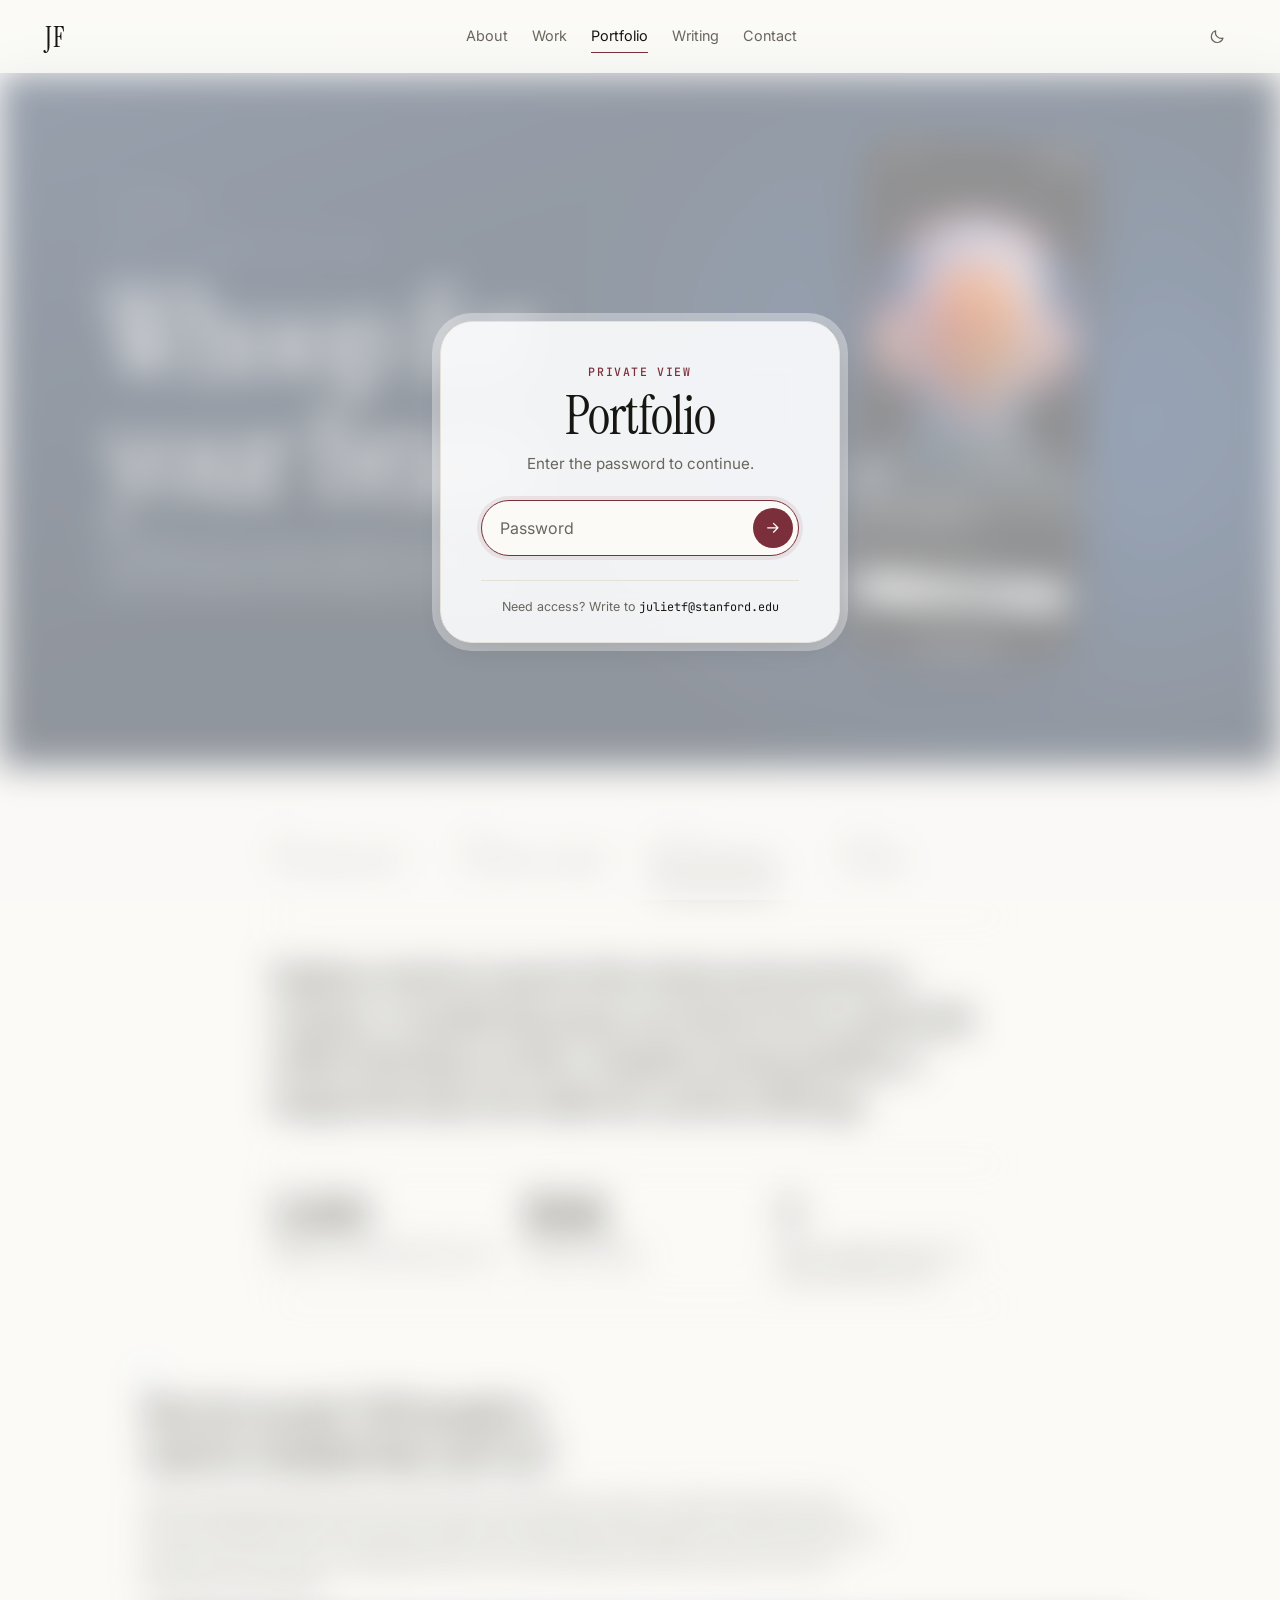
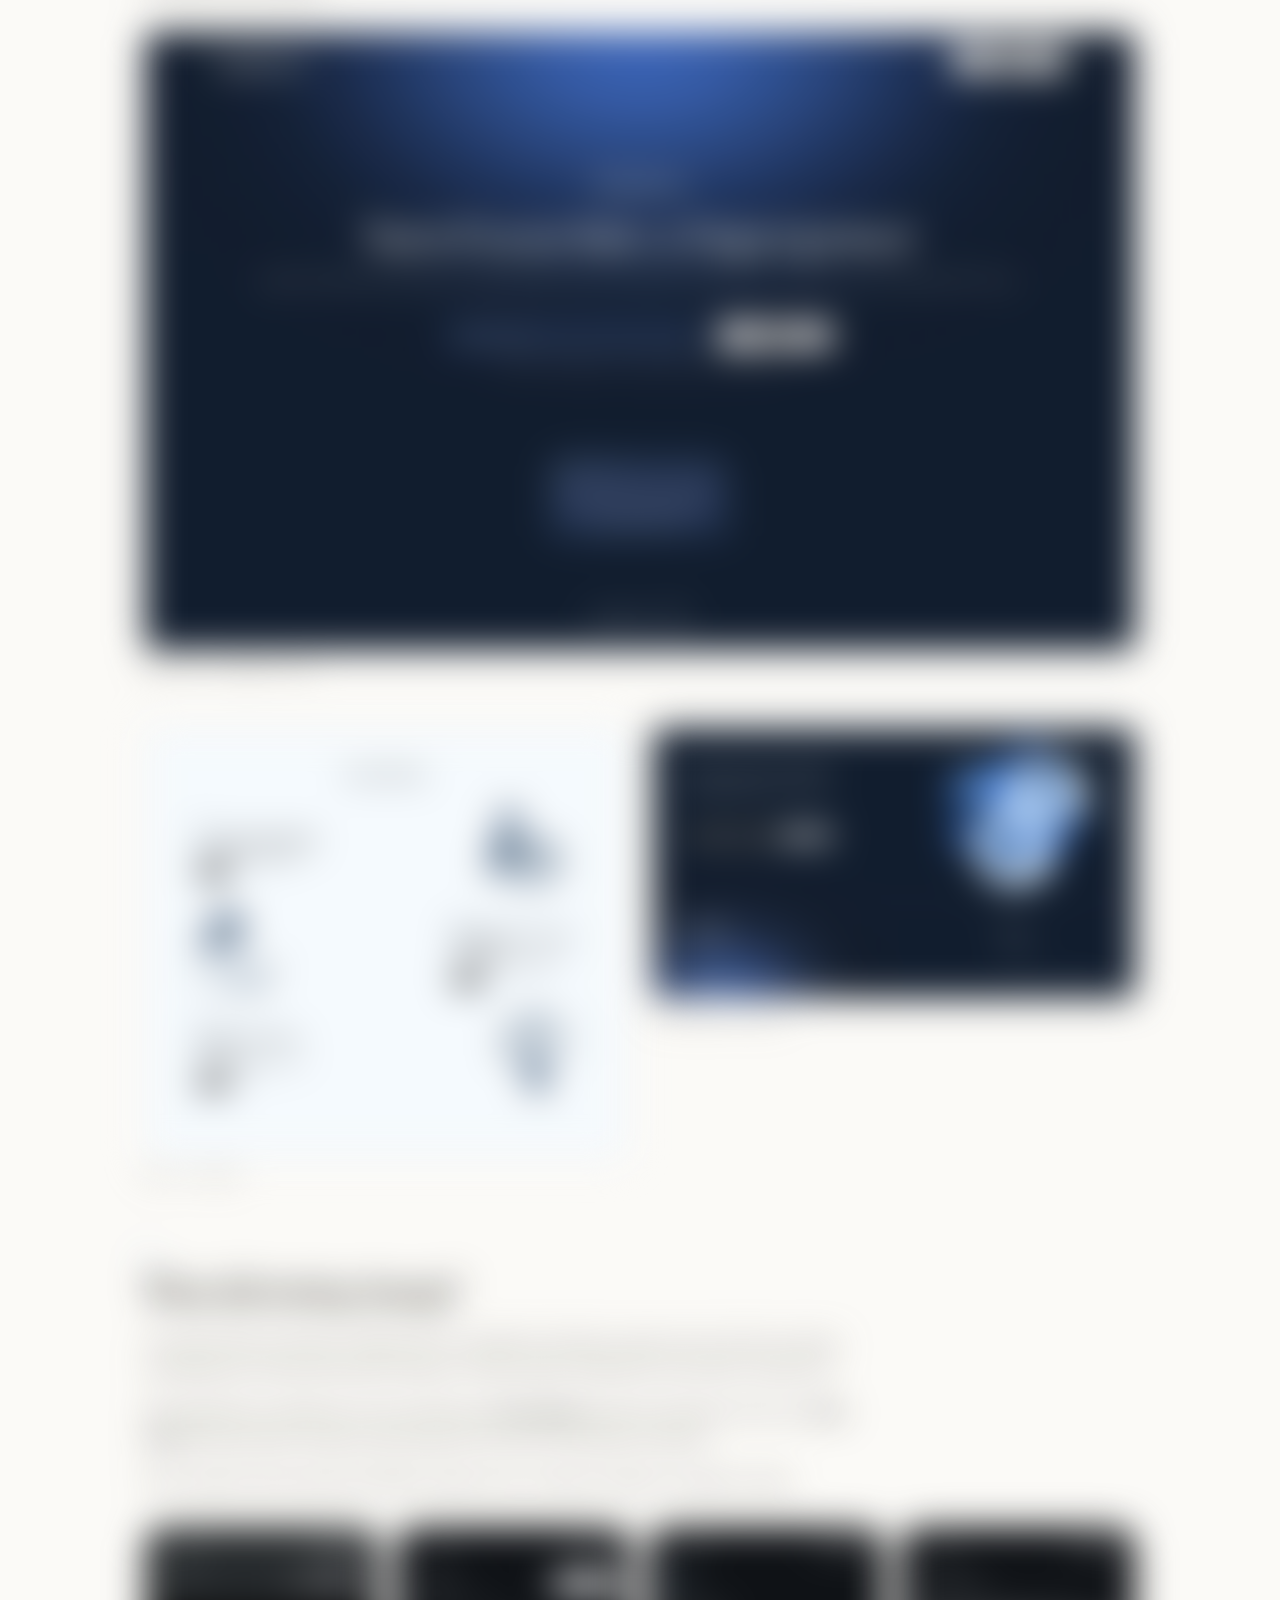
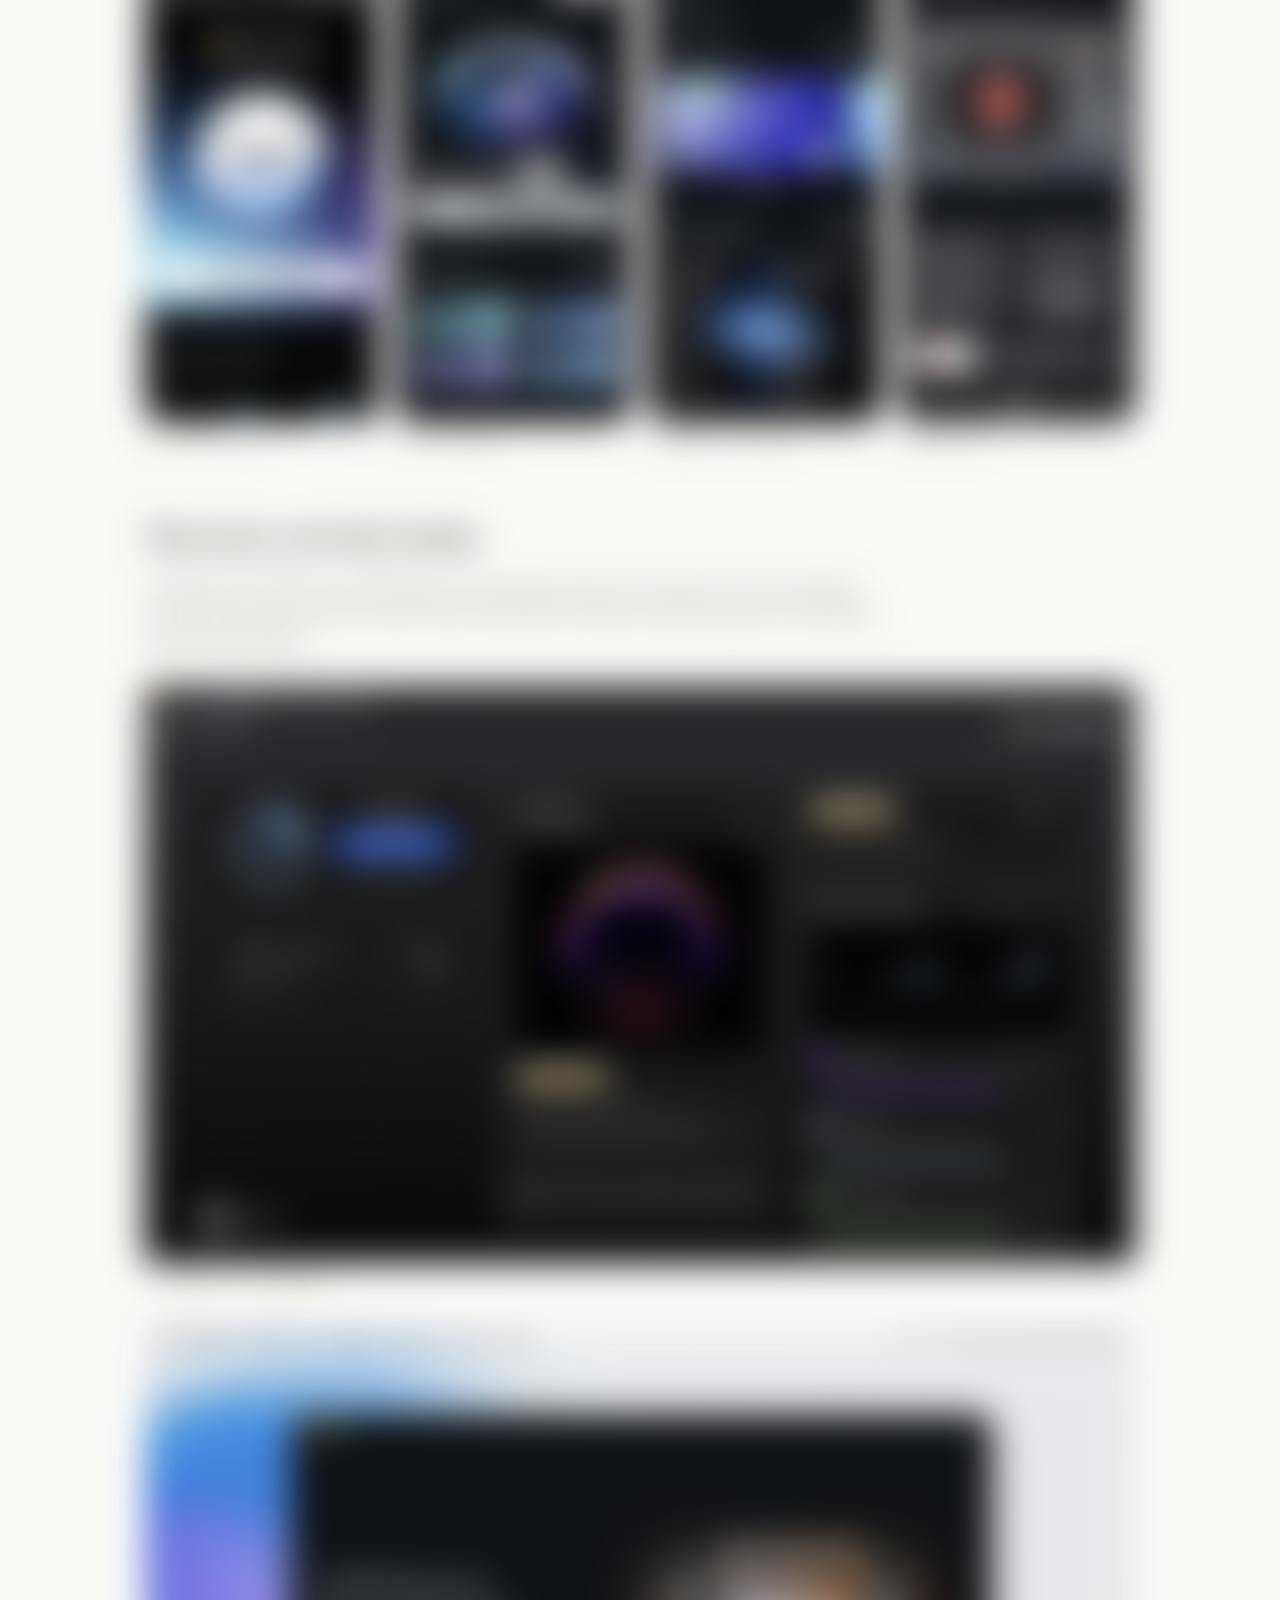
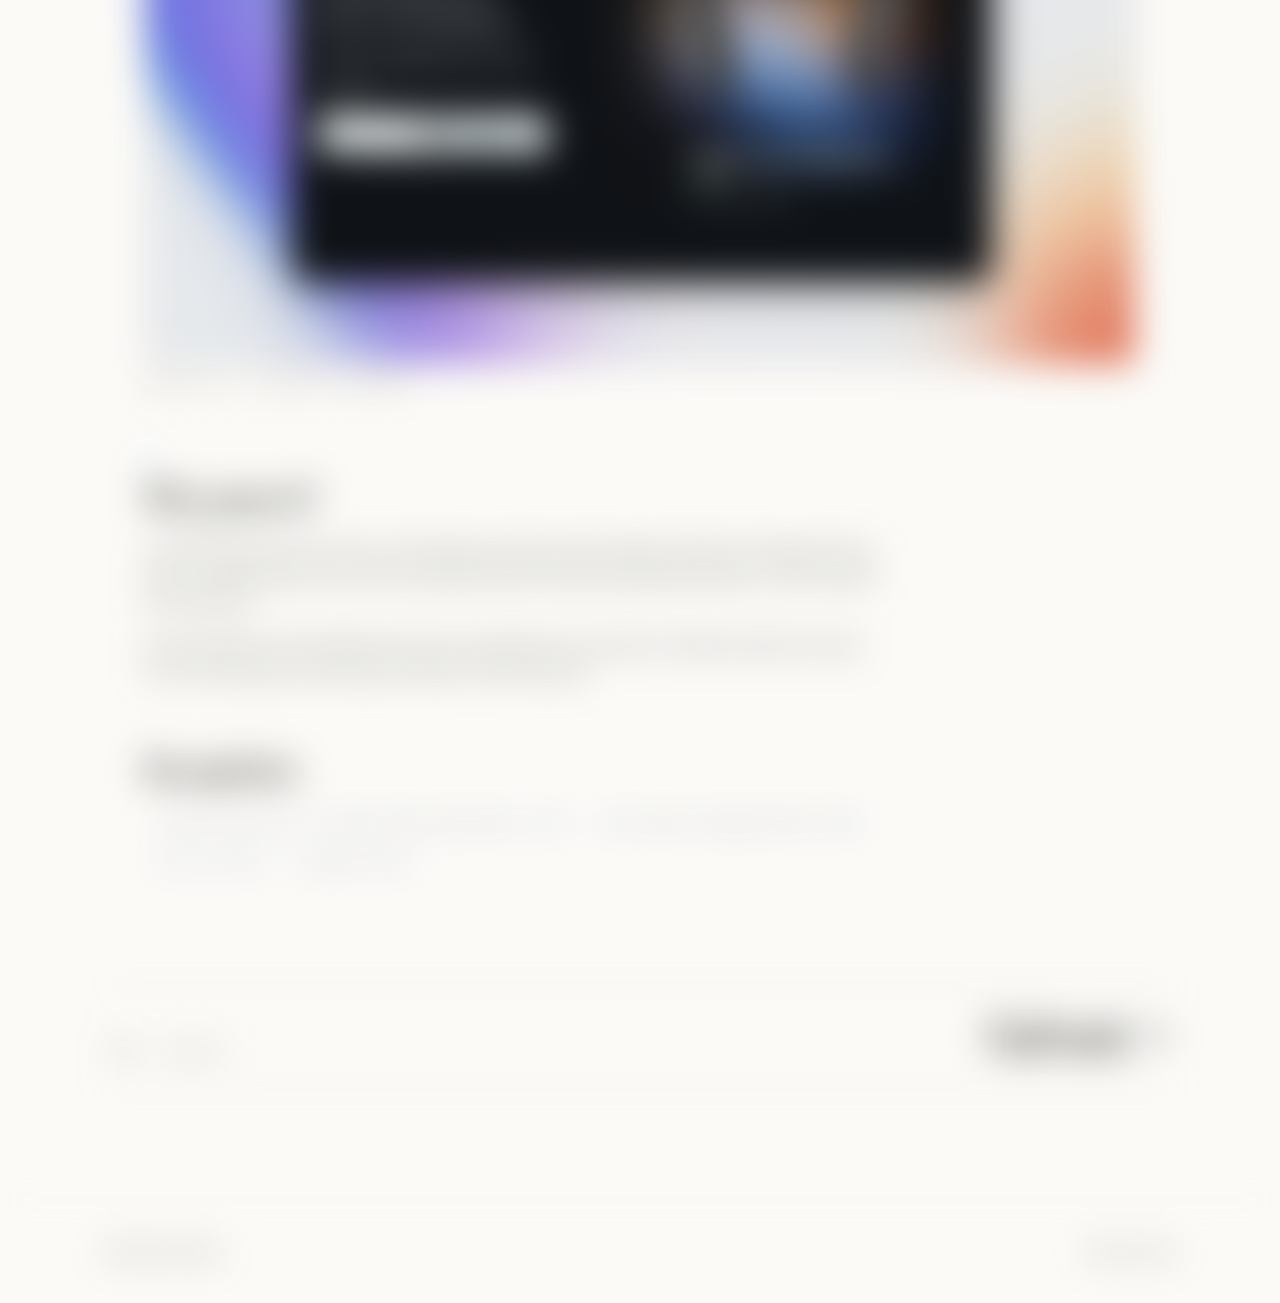
==== commit 3c8fef13: "Portfolio: Epiphany screens, new Galvant cover, private-info note Co-Authored-By: Claude Opus 5.5 <n" ====
--- a/portfolio-epiphany.html
+++ b/portfolio-epiphany.html
@@ -71,13 +71,7 @@
                         <h1 class="e-tagline">Whoop for<br>your brain.</h1>
                         <p class="e-sub">A headset and an app for getting into deep focus on demand, and tracking it over time.</p>
                     </div>
-                    <svg class="e-rings" viewBox="0 0 320 320" aria-hidden="true">
-                        <circle cx="160" cy="160" r="150" fill="none"/>
-                        <circle cx="160" cy="160" r="118" fill="none"/>
-                        <circle cx="160" cy="160" r="86" fill="none"/>
-                        <circle cx="160" cy="160" r="54" fill="none"/>
-                        <circle class="e-core" cx="160" cy="160" r="22"/>
-                    </svg>
+                    <img class="e-phone zoom" src="images/portfolio/epiphany/app-onboarding-3.jpg" alt="Epiphany app onboarding screen: Meet Epiphany" width="396" height="859">
                 </div>
             </header>
 
@@ -111,10 +105,20 @@
                         took the same story on the road, to Lightspeed India, CES, and
                         the Stanford EdTech Summit, and ran it through online channels.
                     </p>
-                    <figure class="shot">
-                        <div class="shot-slot"><img class="zoom" src="images/portfolio/epiphany/launch-page.png" alt="Epiphany waitlist landing page" loading="lazy" onerror="this.remove()"><span>Add image: waitlist landing page</span></div>
+                    <figure class="shot e-wide">
+                        <img class="zoom shot-natural" src="images/portfolio/epiphany/landing-hero.jpg" alt="Epiphany waitlist landing page: Turn Focus Into a Superpower" width="1352" height="845" loading="lazy">
                         <figcaption>Waitlist landing page</figcaption>
                     </figure>
+                    <div class="shots e-wide">
+                        <figure class="shot">
+                            <img class="zoom shot-natural" src="images/portfolio/epiphany/landing-how-it-works.jpg" alt="Landing page section explaining how Epiphany works" width="1350" height="1204" loading="lazy">
+                            <figcaption>How it works</figcaption>
+                        </figure>
+                        <figure class="shot">
+                            <img class="zoom shot-natural" src="images/portfolio/epiphany/landing-preorder.jpg" alt="Landing page pre-order section" width="1352" height="758" loading="lazy">
+                            <figcaption>Pre-order sign-up</figcaption>
+                        </figure>
+                    </div>
                 </section>
 
                 <section class="e-q">
@@ -130,16 +134,34 @@
                         hubs</strong> let productivity creators lead sessions, the way a
                         host leads a podcast.
                     </p>
-                    <div class="shots">
-                        <figure class="shot">
-                            <div class="shot-slot"><img class="zoom" src="images/portfolio/epiphany/app-tracking.png" alt="Epiphany mobile app tracking screen" loading="lazy" onerror="this.remove()"><span>Add image: mobile app, tracking screen</span></div>
-                            <figcaption>Mobile app &middot; tracking</figcaption>
-                        </figure>
-                        <figure class="shot">
-                            <div class="shot-slot"><img class="zoom" src="images/portfolio/epiphany/app-flow-hubs.png" alt="Epiphany mobile app flow hubs screen" loading="lazy" onerror="this.remove()"><span>Add image: mobile app, flow games or flow hubs</span></div>
-                            <figcaption>Mobile app &middot; flow games and hubs</figcaption>
-                        </figure>
+                    <p>
+                        Every session earns points and feeds a daily score, so there
+                        is always a number to beat.
+                    </p>
+                    <div class="phone-row e-wide">
+                        <figure><img class="zoom" src="images/portfolio/epiphany/app-home.jpg" alt="Epiphany app home screen with a daily focus score and flow timeline" loading="lazy"><figcaption>Home &middot; daily score</figcaption></figure>
+                        <figure><img class="zoom" src="images/portfolio/epiphany/app-flow.jpg" alt="Epiphany app screen for starting a focus session and earning points" loading="lazy"><figcaption>Start a session</figcaption></figure>
+                        <figure><img class="zoom" src="images/portfolio/epiphany/app-flow-jams.jpg" alt="Epiphany app screen for exploring live sessions from flow hubs" loading="lazy"><figcaption>Flow hubs &middot; live jams</figcaption></figure>
+                        <figure><img class="zoom" src="images/portfolio/epiphany/app-jam.jpg" alt="Epiphany app screen inside a group focus session" loading="lazy"><figcaption>Inside a jam</figcaption></figure>
                     </div>
+                </section>
+
+                <section class="e-q e-plain">
+                    <h2>One score, on every screen.</h2>
+                    <p>
+                        The same score follows you off the phone. The browser shows a
+                        live view of your focus and lets you share your score, and one
+                        switch mutes notifications and blocks distracting sites. The
+                        desktop app pairs the headset.
+                    </p>
+                    <figure class="shot e-wide">
+                        <img class="zoom shot-natural" src="images/portfolio/epiphany/browser-dashboard.jpg" alt="Epiphany browser dashboard with a focus score, live visualization and session timeline" width="1182" height="689" loading="lazy">
+                        <figcaption>AI browser &middot; dashboard</figcaption>
+                    </figure>
+                    <figure class="shot e-wide">
+                        <img class="zoom shot-natural" src="images/portfolio/epiphany/desktop-pairing.jpg" alt="Epiphany desktop app pairing the headset" width="752" height="486" loading="lazy">
+                        <figcaption>Desktop app &middot; pairing the headset</figcaption>
+                    </figure>
                 </section>
 
                 <section class="e-q">
--- a/portfolio.css
+++ b/portfolio.css
@@ -1282,3 +1282,95 @@
     .compare-handle::after { width: 2.25rem; height: 2.25rem; }
     .next-case a { flex-direction: column; gap: var(--space-1); }
 }
+
+
+/* ---- Covers, phone screens, notes -------------------------------------- */
+
+.pf-card-art-cover { position: relative; display: block; padding: 0; }
+
+.pf-card-cover {
+    position: absolute;
+    inset: 0;
+    width: 100%;
+    height: 100%;
+    object-fit: cover;
+}
+
+/* The mark is wider than the card, so it sits whole on a matching orange */
+.pf-card-galvant .pf-card-art-cover { background: #e0631b; }
+.pf-card-galvant .pf-card-cover { object-fit: contain; }
+
+.pf-card-cover-head { object-position: 50% 30%; }
+
+.pf-card-epiphany .pf-card-art-cover { background: #0e1118; }
+
+.pf-card-epiphany .pf-card-art-cover .pf-card-line {
+    position: absolute;
+    left: var(--space-3);
+    bottom: var(--space-2);
+    text-shadow: 0 2px 18px rgba(0, 0, 0, 0.6);
+}
+
+.e-phone {
+    justify-self: center;
+    width: min(100%, 15rem);
+    height: auto;
+    border: 1px solid rgba(255, 255, 255, 0.18);
+    border-radius: 2rem;
+    box-shadow: 0 30px 70px -20px rgba(0, 0, 0, 0.7), 0 0 0 8px rgba(255, 255, 255, 0.04);
+    transform: rotate(3deg);
+}
+
+.e-body > .e-q > .e-wide,
+.e-body > .e-wide { max-width: none; }
+
+.e-body > .e-q { max-width: 62rem; }
+.e-body > .e-q > h2,
+.e-body > .e-q > p,
+.e-body > .e-q > ul { max-width: 46rem; }
+
+.e-plain h2::before { content: none; }
+
+.shot > img.shot-top { object-position: top; }
+
+.phone-row {
+    display: grid;
+    grid-template-columns: repeat(4, minmax(0, 1fr));
+    gap: var(--space-2);
+    margin-top: var(--space-2);
+}
+
+.phone-row img {
+    width: 100%;
+    aspect-ratio: 9 / 19;
+    object-fit: cover;
+    object-position: top;
+    border: 1px solid var(--border-strong);
+    border-radius: 1.4rem;
+    background: #0e1118;
+}
+
+.phone-row figcaption {
+    margin-top: 0.6rem;
+    font-family: var(--font-mono);
+    font-size: 0.66rem;
+    letter-spacing: 0.08em;
+    text-transform: uppercase;
+    color: var(--text-muted);
+}
+
+.case-copy > .aside-note {
+    padding-left: var(--space-2);
+    font-size: 0.86rem;
+    font-style: italic;
+    color: var(--text-muted);
+    border-left: 2px solid var(--g-orange);
+}
+
+@media (max-width: 900px) {
+    .e-phone { display: none; }
+}
+
+@media (max-width: 620px) {
+    .phone-row { grid-template-columns: repeat(2, minmax(0, 1fr)); }
+}
